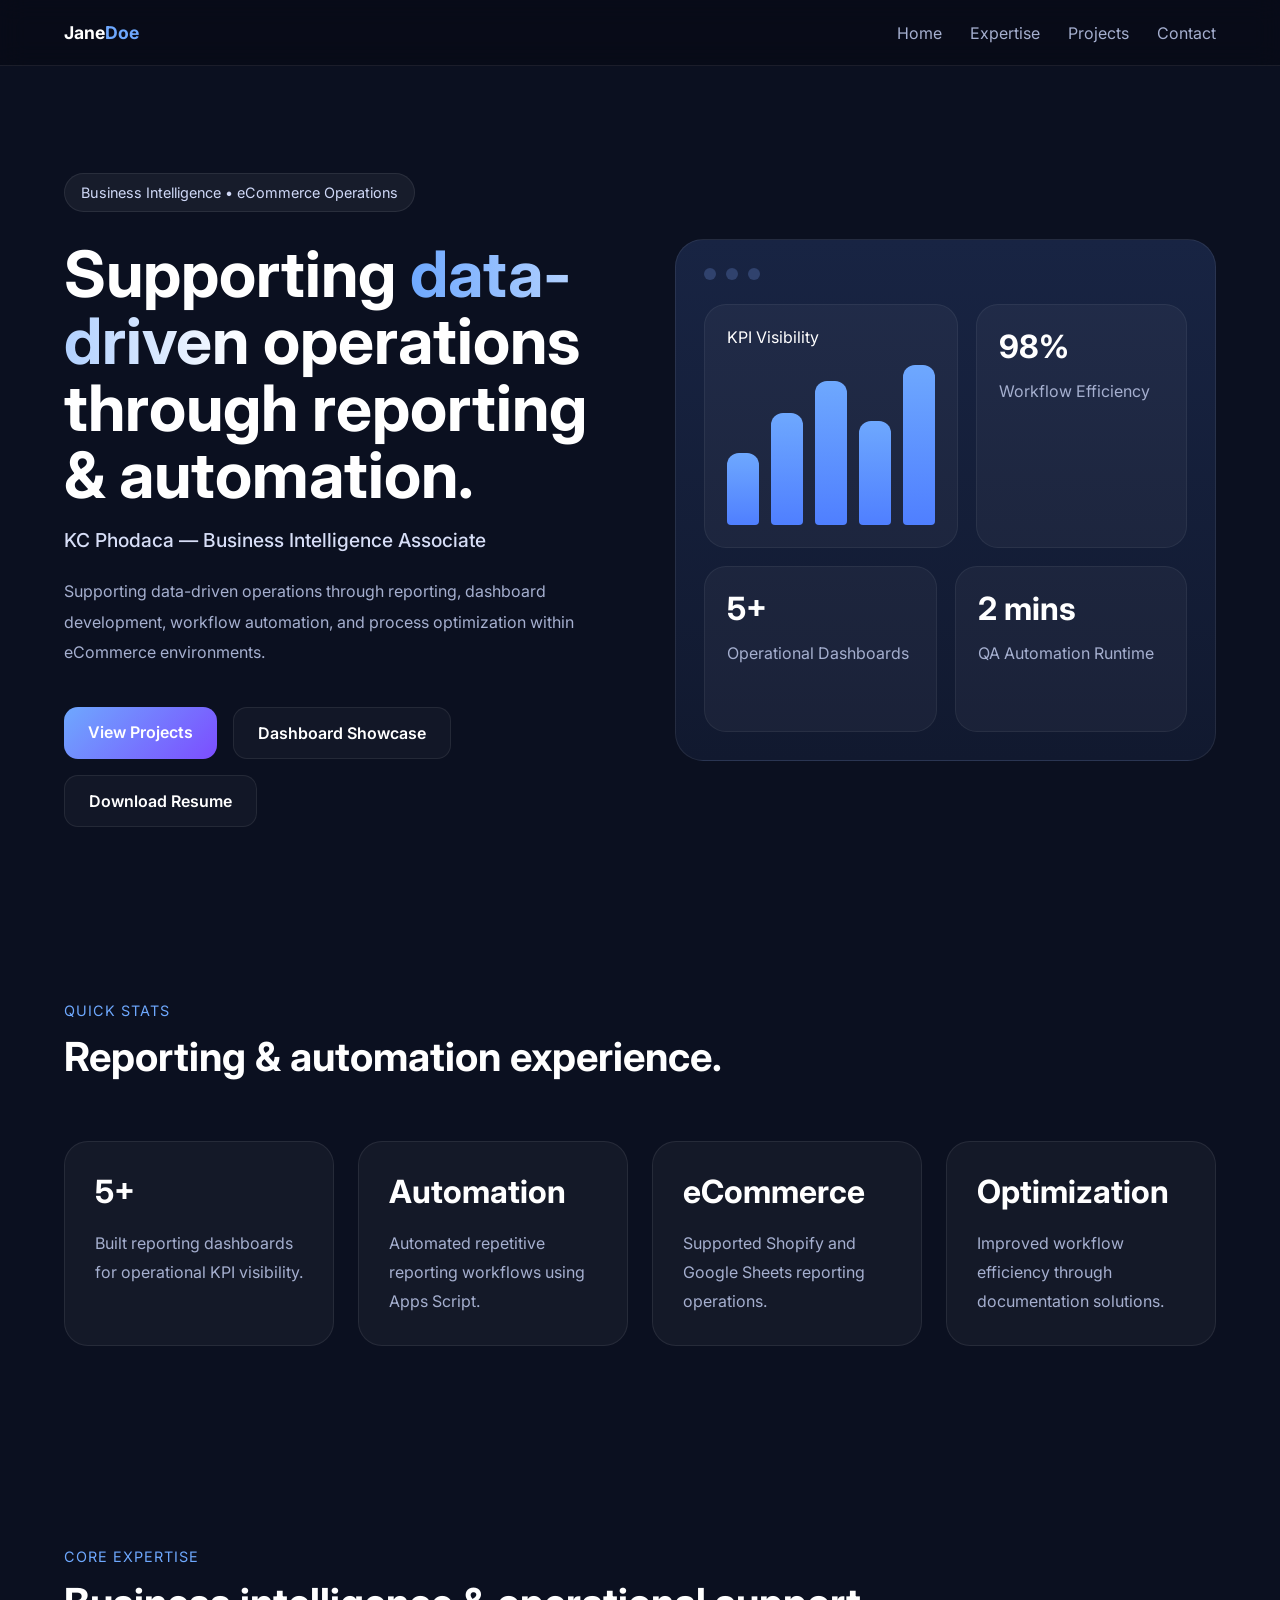
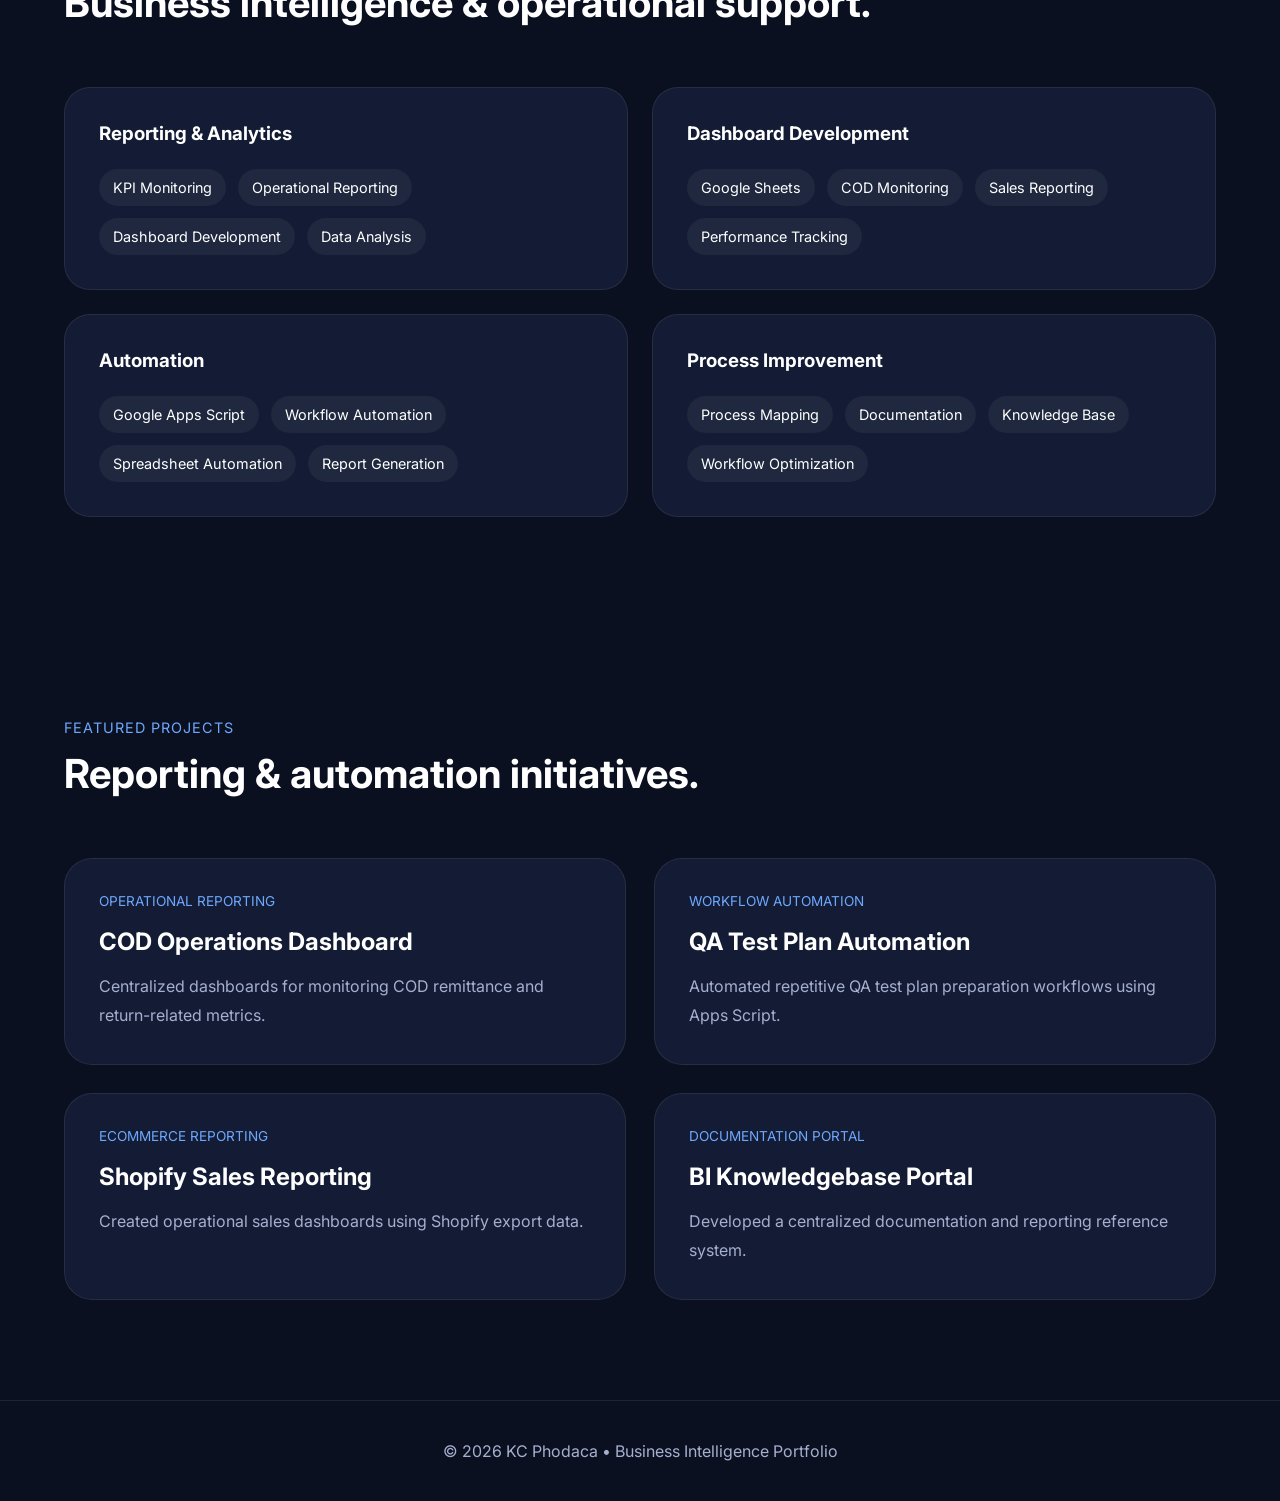
==== index.html @ 5e7c6ece "index.html" ====
<!DOCTYPE html>
<html lang="en">
<head>
  <meta charset="UTF-8" />
  <meta name="viewport" content="width=device-width, initial-scale=1.0"/>
  <title>KC Phodaca | BI Portfolio</title>

  <link rel="preconnect" href="https://fonts.googleapis.com">
  <link rel="preconnect" href="https://fonts.gstatic.com" crossorigin>

  <link href="https://fonts.googleapis.com/css2?family=Inter:wght@300;400;500;600;700;800&display=swap" rel="stylesheet">

  <link rel="stylesheet" href="style.css">
</head>

<body>

  <!-- NAVIGATION -->

  <nav class="navbar">
    <div class="container nav-wrapper">

      <div class="logo">
        Jane<span>Doe</span>
      </div>

      <div class="nav-links">
        <a href="#home">Home</a>
        <a href="#expertise">Expertise</a>
        <a href="#projects">Projects</a>
        <a href="#contact">Contact</a>
      </div>

    </div>
  </nav>

  <!-- HERO -->   

  <section class="hero" id="home">

    <div class="container hero-grid">

      <div class="hero-left">

        <div class="badge">
          Business Intelligence • eCommerce Operations
        </div>

        <h1>
          Supporting <span>data-driven</span> operations through reporting & automation.
        </h1>

        <h2>
          KC Phodaca — Business Intelligence Associate
        </h2>

        <p>
          Supporting data-driven operations through reporting, dashboard development, workflow automation, and process optimization within eCommerce environments.
        </p>

        <div class="hero-buttons">
          <a href="#projects" class="btn btn-primary">
            View Projects
          </a>

          <a href="#" class="btn btn-outline">
            Dashboard Showcase
          </a>

          <a href="#" class="btn btn-outline">
            Download Resume
          </a>
        </div>

      </div>

      <!-- DASHBOARD MOCKUP -->

      <div class="dashboard">

        <div class="dashboard-top">
          <span></span>
          <span></span>
          <span></span>
        </div>

        <div class="dashboard-grid">

          <div class="dashboard-card">

            <div class="card-title">
              KPI Visibility
            </div>

            <div class="chart">

              <div class="bar" style="height:45%;"></div>
              <div class="bar" style="height:70%;"></div>
              <div class="bar" style="height:90%;"></div>
              <div class="bar" style="height:65%;"></div>
              <div class="bar" style="height:100%;"></div>

            </div>

          </div>

          <div class="dashboard-card stat-card-mini">

            <h3>98%</h3>

            <p>
              Workflow Efficiency
            </p>

          </div>

        </div>

        <div class="dashboard-small-grid">

          <div class="dashboard-card">

            <h3>5+</h3>

            <p>
              Operational Dashboards
            </p>

          </div>

          <div class="dashboard-card">

            <h3>2 mins</h3>

            <p>
              QA Automation Runtime
            </p>

          </div>

        </div>

      </div>

    </div>

  </section>

  <!-- QUICK STATS -->

  <section class="section">

    <div class="container">

      <div class="section-heading">

        <span>Quick Stats</span>

        <h2>
          Reporting & automation experience.
        </h2>

      </div>

      <div class="stats-grid">

        <div class="stats-card">
          <h3>5+</h3>

          <p>
            Built reporting dashboards for operational KPI visibility.
          </p>
        </div>

        <div class="stats-card">
          <h3>Automation</h3>

          <p>
            Automated repetitive reporting workflows using Apps Script.
          </p>
        </div>

        <div class="stats-card">
          <h3>eCommerce</h3>

          <p>
            Supported Shopify and Google Sheets reporting operations.
          </p>
        </div>

        <div class="stats-card">
          <h3>Optimization</h3>

          <p>
            Improved workflow efficiency through documentation solutions.
          </p>
        </div>

      </div>

    </div>

  </section>

  <!-- EXPERTISE -->

  <section class="section" id="expertise">

    <div class="container">

      <div class="section-heading">

        <span>Core Expertise</span>

        <h2>
          Business intelligence & operational support.
        </h2>

      </div>

      <div class="expertise-grid">

        <div class="expertise-card">

          <h3>Reporting & Analytics</h3>

          <div class="tags">
            <span>KPI Monitoring</span>
            <span>Operational Reporting</span>
            <span>Dashboard Development</span>
            <span>Data Analysis</span>
          </div>

        </div>

        <div class="expertise-card">

          <h3>Dashboard Development</h3>

          <div class="tags">
            <span>Google Sheets</span>
            <span>COD Monitoring</span>
            <span>Sales Reporting</span>
            <span>Performance Tracking</span>
          </div>

        </div>

        <div class="expertise-card">

          <h3>Automation</h3>

          <div class="tags">
            <span>Google Apps Script</span>
            <span>Workflow Automation</span>
            <span>Spreadsheet Automation</span>
            <span>Report Generation</span>
          </div>

        </div>

        <div class="expertise-card">

          <h3>Process Improvement</h3>

          <div class="tags">
            <span>Process Mapping</span>
            <span>Documentation</span>
            <span>Knowledge Base</span>
            <span>Workflow Optimization</span>
          </div>

        </div>

      </div>

    </div>

  </section>

  <!-- PROJECTS -->

  <section class="section" id="projects">

    <div class="container">

      <div class="section-heading">

        <span>Featured Projects</span>

        <h2>
          Reporting & automation initiatives.
        </h2>

      </div>

      <div class="projects-grid">

        <div class="project-card">

          <div class="project-label">
            Operational Reporting
          </div>

          <h3>
            COD Operations Dashboard
          </h3>

          <p>
            Centralized dashboards for monitoring COD remittance and return-related metrics.
          </p>

        </div>

        <div class="project-card">

          <div class="project-label">
            Workflow Automation
          </div>

          <h3>
            QA Test Plan Automation
          </h3>

          <p>
            Automated repetitive QA test plan preparation workflows using Apps Script.
          </p>

        </div>

        <div class="project-card">

          <div class="project-label">
            eCommerce Reporting
          </div>

          <h3>
            Shopify Sales Reporting
          </h3>

          <p>
            Created operational sales dashboards using Shopify export data.
          </p>

        </div>

        <div class="project-card">

          <div class="project-label">
            Documentation Portal
          </div>

          <h3>
            BI Knowledgebase Portal
          </h3>

          <p>
            Developed a centralized documentation and reporting reference system.
          </p>

        </div>

      </div>

    </div>

  </section>

  <!-- FOOTER -->

  <footer id="contact">

    <div class="container">

      <p>
        © 2026 KC Phodaca • Business Intelligence Portfolio
      </p>

    </div>

  </footer>

  <script src="script.js"></script>

</body>
</html>
---- style.css ----
*{
  margin:0;
  padding:0;
  box-sizing:border-box;
}

html{
  scroll-behavior:smooth;
}

body{
  font-family:'Inter',sans-serif;
  background:#0b1020;
  color:#fff;
  overflow-x:hidden;
}

:root{
  --bg:#0b1020;
  --card:#131c34;
  --line:rgba(255,255,255,0.08);
  --muted:#a5afcf;
  --accent:#6ea8fe;
  --accent2:#7c4dff;
}

.container{
  width:90%;
  max-width:1280px;
  margin:auto;
}

/* NAVBAR */

.navbar{
  position:fixed;
  width:100%;
  top:0;
  z-index:1000;
  backdrop-filter:blur(12px);
  background:rgba(7,10,22,0.72);
  border-bottom:1px solid var(--line);
}

.nav-wrapper{
  display:flex;
  justify-content:space-between;
  align-items:center;
  padding:22px 0;
}

.logo{
  font-size:1.1rem;
  font-weight:700;
}

.logo span{
  color:var(--accent);
}

.nav-links{
  display:flex;
  gap:28px;
}

.nav-links a{
  color:var(--muted);
  text-decoration:none;
  transition:0.3s;
}

.nav-links a:hover{
  color:white;
}

/* HERO */

.hero{
  min-height:100vh;
  display:flex;
  align-items:center;
  padding-top:100px;
}

.hero-grid{
  display:grid;
  grid-template-columns:1fr 1fr;
  gap:70px;
  align-items:center;
}

.badge{
  display:inline-block;
  padding:10px 16px;
  border-radius:999px;
  background:rgba(255,255,255,0.05);
  border:1px solid var(--line);
  color:#cfd8f7;
  margin-bottom:28px;
  font-size:0.9rem;
}

.hero h1{
  font-size:4rem;
  line-height:1.05;
  margin-bottom:20px;
}

.hero h1 span{
  background:linear-gradient(90deg,var(--accent),white);
  -webkit-background-clip:text;
  -webkit-text-fill-color:transparent;
}

.hero h2{
  font-size:1.2rem;
  color:#d7def7;
  margin-bottom:24px;
  font-weight:500;
}

.hero p{
  color:var(--muted);
  line-height:1.9;
  margin-bottom:40px;
  max-width:620px;
}

.hero-buttons{
  display:flex;
  flex-wrap:wrap;
  gap:16px;
}

.btn{
  padding:15px 24px;
  border-radius:14px;
  text-decoration:none;
  font-weight:600;
  transition:0.3s;
}

.btn-primary{
  background:linear-gradient(135deg,var(--accent),var(--accent2));
  color:white;
}

.btn-outline{
  border:1px solid var(--line);
  color:white;
  background:rgba(255,255,255,0.03);
}

.btn:hover{
  transform:translateY(-3px);
}

/* DASHBOARD */

.dashboard{
  background:linear-gradient(180deg,#182443,#11192f);
  border:1px solid var(--line);
  border-radius:28px;
  padding:28px;
}

.dashboard-top{
  display:flex;
  gap:10px;
  margin-bottom:24px;
}

.dashboard-top span{
  width:12px;
  height:12px;
  border-radius:50%;
  background:#30426d;
}

.dashboard-grid{
  display:grid;
  grid-template-columns:1.2fr 1fr;
  gap:18px;
}

.dashboard-card{
  background:rgba(255,255,255,0.04);
  border:1px solid rgba(255,255,255,0.06);
  border-radius:22px;
  padding:22px;
}

.card-title{
  margin-bottom:18px;
}

.chart{
  height:160px;
  display:flex;
  align-items:flex-end;
  gap:12px;
}

.bar{
  flex:1;
  border-radius:12px 12px 4px 4px;
  background:linear-gradient(180deg,var(--accent),#4f7fff);
}

.dashboard-small-grid{
  display:grid;
  grid-template-columns:1fr 1fr;
  gap:18px;
  margin-top:18px;
}

.dashboard-card h3{
  font-size:2rem;
  margin-bottom:10px;
}

.dashboard-card p{
  color:var(--muted);
}

/* SECTION */

.section{
  padding:100px 0;
}

.section-heading{
  margin-bottom:60px;
}

.section-heading span{
  color:var(--accent);
  text-transform:uppercase;
  letter-spacing:1px;
  font-size:0.9rem;
}

.section-heading h2{
  margin-top:12px;
  font-size:2.5rem;
}

/* STATS */

.stats-grid{
  display:grid;
  grid-template-columns:repeat(4,1fr);
  gap:24px;
}

.stats-card{
  background:rgba(255,255,255,0.04);
  border:1px solid var(--line);
  border-radius:24px;
  padding:30px;
}

.stats-card h3{
  font-size:2rem;
  margin-bottom:18px;
}

.stats-card p{
  color:var(--muted);
  line-height:1.8;
}

/* EXPERTISE */

.expertise-grid{
  display:grid;
  grid-template-columns:repeat(2,1fr);
  gap:24px;
}

.expertise-card{
  background:var(--card);
  border:1px solid var(--line);
  border-radius:26px;
  padding:34px;
}

.expertise-card h3{
  margin-bottom:24px;
}

.tags{
  display:flex;
  flex-wrap:wrap;
  gap:12px;
}

.tags span{
  padding:10px 14px;
  background:rgba(255,255,255,0.05);
  border-radius:999px;
  font-size:0.9rem;
}

/* PROJECTS */

.projects-grid{
  display:grid;
  grid-template-columns:repeat(2,1fr);
  gap:28px;
}

.project-card{
  background:var(--card);
  border:1px solid var(--line);
  border-radius:28px;
  padding:34px;
}

.project-label{
  color:var(--accent);
  text-transform:uppercase;
  font-size:0.85rem;
  margin-bottom:18px;
}

.project-card h3{
  margin-bottom:16px;
  font-size:1.5rem;
}

.project-card p{
  color:var(--muted);
  line-height:1.8;
}

/* FOOTER */

footer{
  border-top:1px solid var(--line);
  padding:40px 0;
  text-align:center;
  color:var(--muted);
}

/* RESPONSIVE */

@media(max-width:1100px){

.hero-grid,
.stats-grid,
.expertise-grid,
.projects-grid{
  grid-template-columns:1fr;
}

.hero h1{
  font-size:3rem;
}

}

@media(max-width:768px){

.nav-links{
  display:none;
}

.hero h1{
  font-size:2.3rem;
}

.section-heading h2{
  font-size:2rem;
}

}
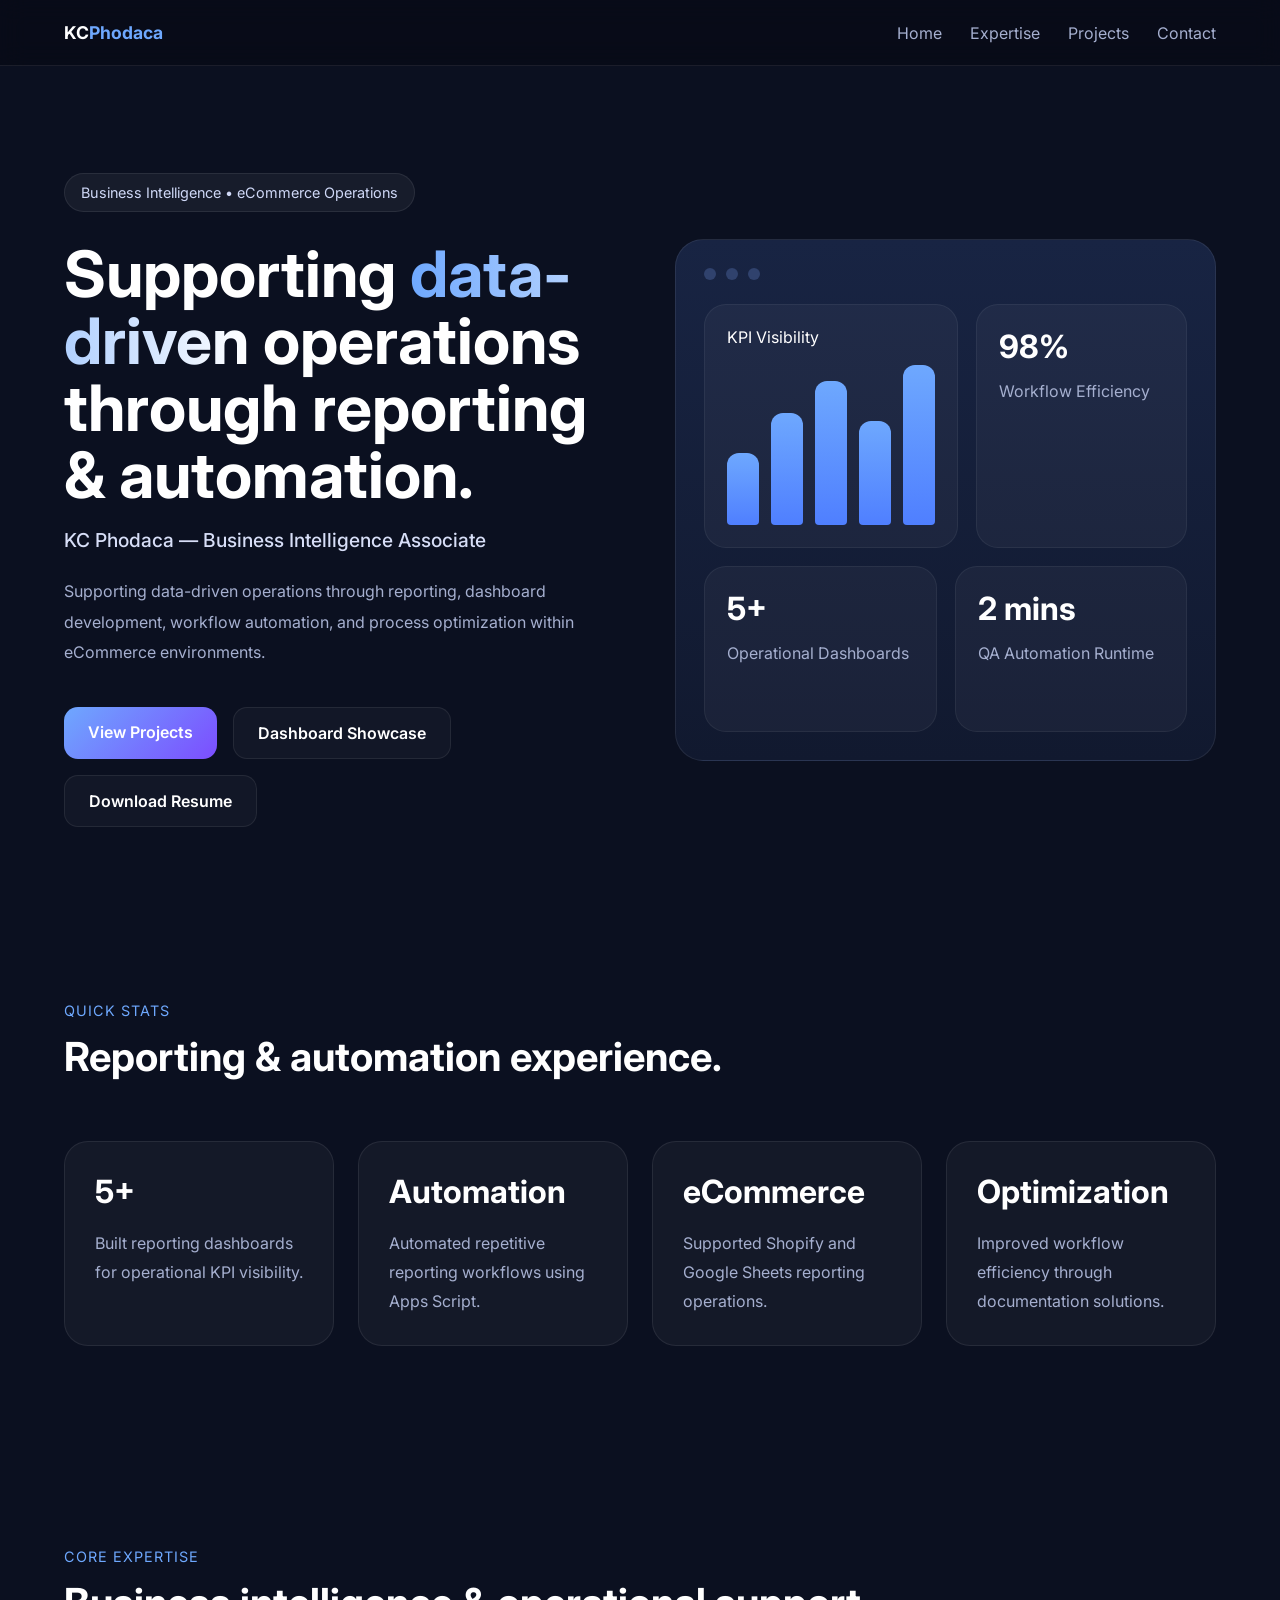
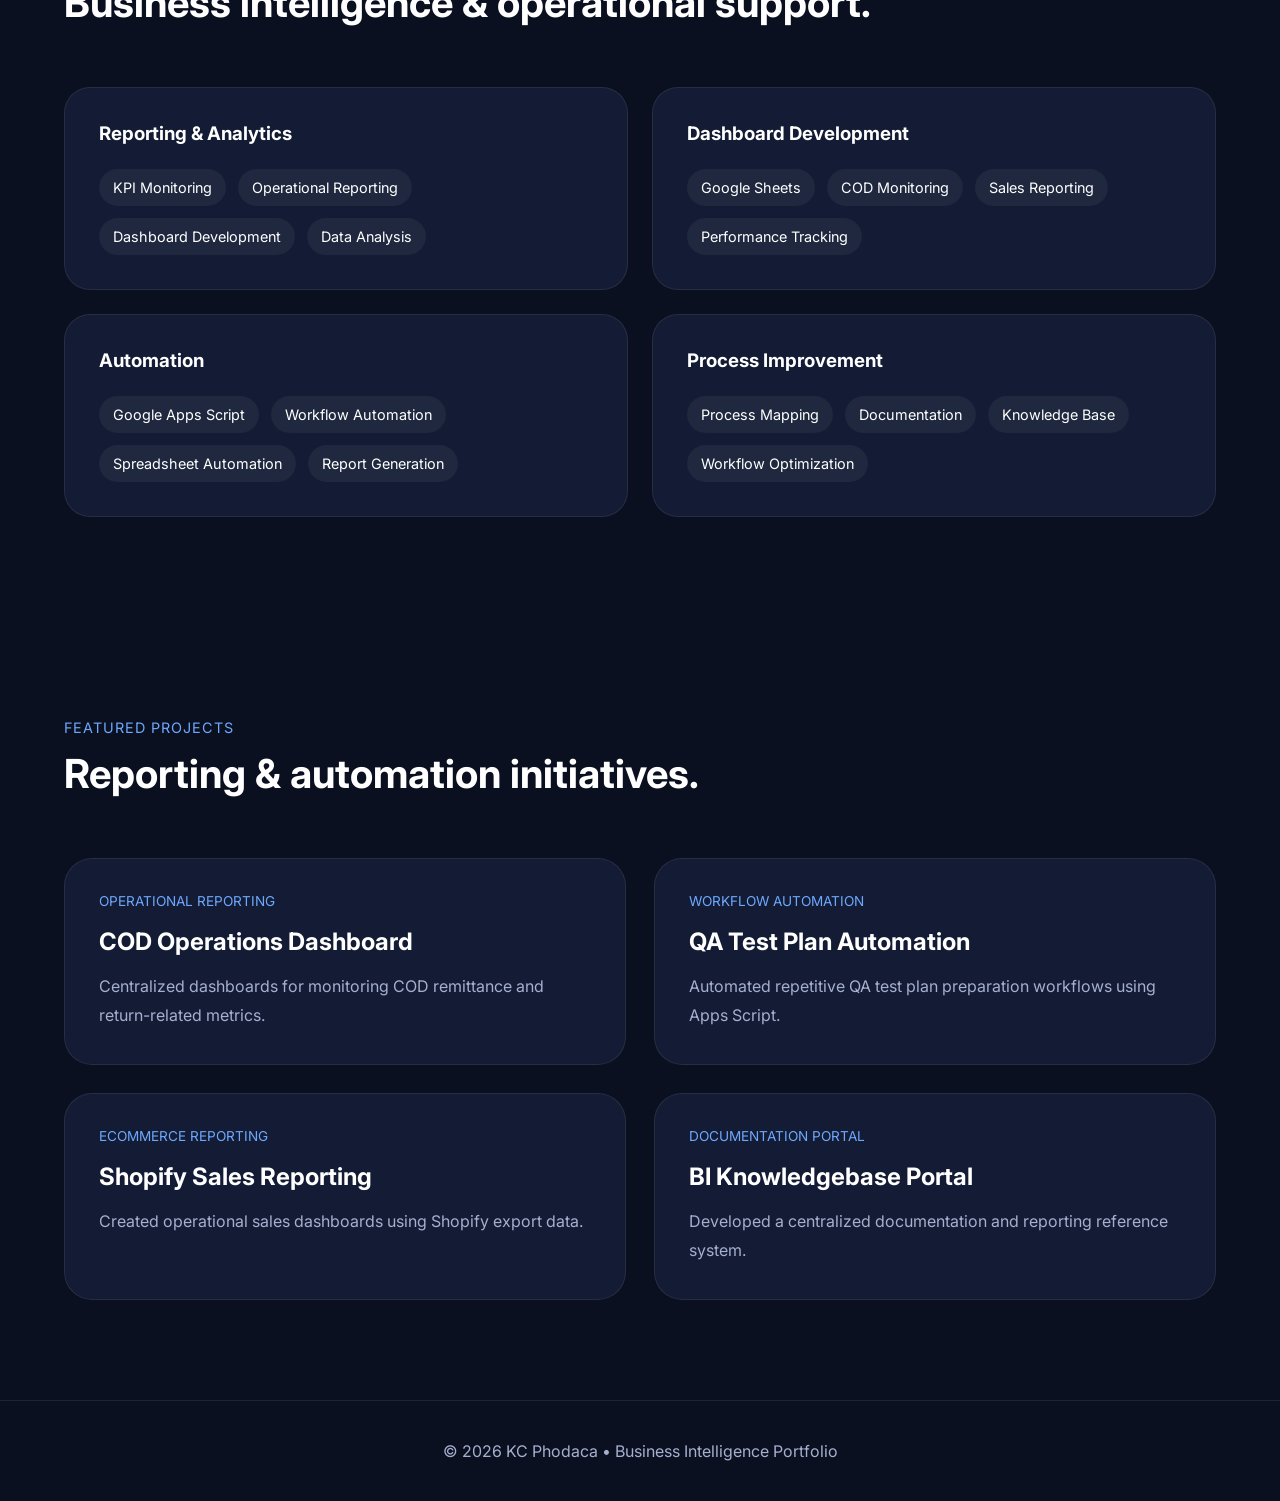
==== commit bc1268a2: "index.html" ====
--- a/index.html
+++ b/index.html
@@ -21,7 +21,7 @@
     <div class="container nav-wrapper">
 
       <div class="logo">
-        Jane<span>Doe</span>
+        KC<span>Phodaca</span>
       </div>
 
       <div class="nav-links">
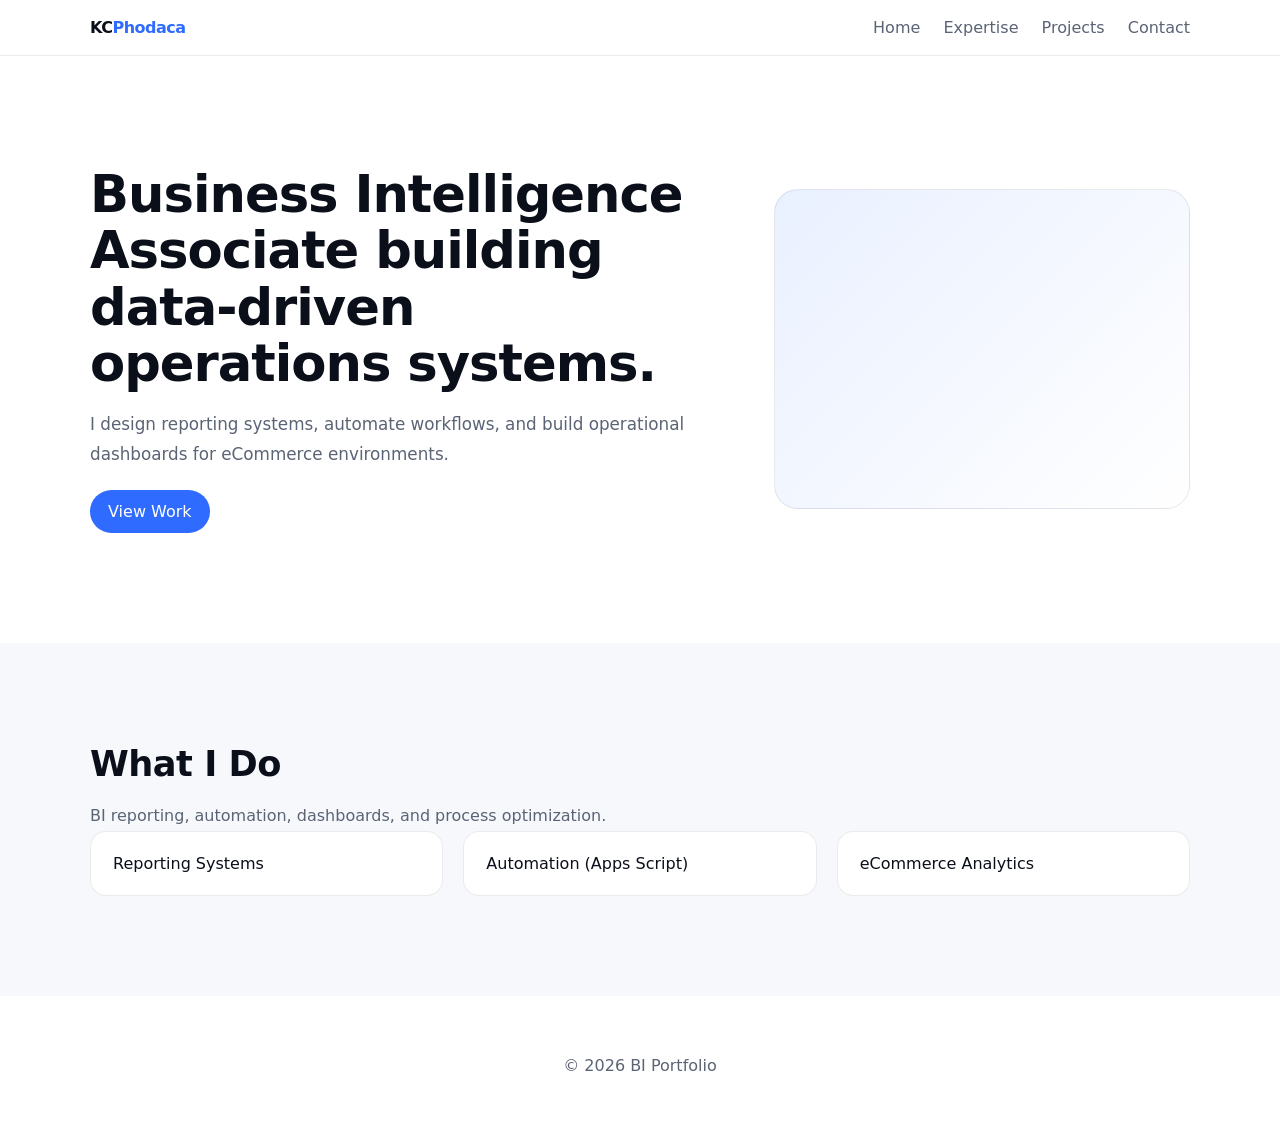
==== commit 5f68b410: "index.html design2" ====
--- a/index.html
+++ b/index.html
@@ -1,386 +1,55 @@
 <!DOCTYPE html>
-<html lang="en">
+<html>
 <head>
-  <meta charset="UTF-8" />
-  <meta name="viewport" content="width=device-width, initial-scale=1.0"/>
-  <title>KC Phodaca | BI Portfolio</title>
-
-  <link rel="preconnect" href="https://fonts.googleapis.com">
-  <link rel="preconnect" href="https://fonts.gstatic.com" crossorigin>
-
-  <link href="https://fonts.googleapis.com/css2?family=Inter:wght@300;400;500;600;700;800&display=swap" rel="stylesheet">
-
+  <title>BI Portfolio</title>
   <link rel="stylesheet" href="style.css">
 </head>
-
 <body>
 
-  <!-- NAVIGATION -->
+<nav class="navbar">
+  <div class="container nav-wrapper">
+    <div class="logo">KC<span>Phodaca</span></div>
 
-  <nav class="navbar">
-    <div class="container nav-wrapper">
+    <div class="nav-links">
+      <a href="index.html">Home</a>
+      <a href="expertise.html">Expertise</a>
+      <a href="projects.html">Projects</a>
+      <a href="contact.html">Contact</a>
+    </div>
+  </div>
+</nav>
 
-      <div class="logo">
-        KC<span>Phodaca</span>
-      </div>
+<section class="container hero">
 
-      <div class="nav-links">
-        <a href="#home">Home</a>
-        <a href="#expertise">Expertise</a>
-        <a href="#projects">Projects</a>
-        <a href="#contact">Contact</a>
-      </div>
+  <div>
+    <h1>Business Intelligence Associate building data-driven operations systems.</h1>
 
+    <p>
+      I design reporting systems, automate workflows, and build operational dashboards for eCommerce environments.
+    </p>
+
+    <a class="btn" href="projects.html">View Work</a>
+  </div>
+
+  <div class="visual"></div>
+
+</section>
+
+<!-- SECTION 2 -->
+<section class="soft">
+  <div class="container">
+    <h2>What I Do</h2>
+    <p>BI reporting, automation, dashboards, and process optimization.</p>
+
+    <div class="grid">
+      <div class="card">Reporting Systems</div>
+      <div class="card">Automation (Apps Script)</div>
+      <div class="card">eCommerce Analytics</div>
     </div>
-  </nav>
+  </div>
+</section>
 
-  <!-- HERO -->   
-
-  <section class="hero" id="home">
-
-    <div class="container hero-grid">
-
-      <div class="hero-left">
-
-        <div class="badge">
-          Business Intelligence • eCommerce Operations
-        </div>
-
-        <h1>
-          Supporting <span>data-driven</span> operations through reporting & automation.
-        </h1>
-
-        <h2>
-          KC Phodaca — Business Intelligence Associate
-        </h2>
-
-        <p>
-          Supporting data-driven operations through reporting, dashboard development, workflow automation, and process optimization within eCommerce environments.
-        </p>
-
-        <div class="hero-buttons">
-          <a href="#projects" class="btn btn-primary">
-            View Projects
-          </a>
-
-          <a href="#" class="btn btn-outline">
-            Dashboard Showcase
-          </a>
-
-          <a href="#" class="btn btn-outline">
-            Download Resume
-          </a>
-        </div>
-
-      </div>
-
-      <!-- DASHBOARD MOCKUP -->
-
-      <div class="dashboard">
-
-        <div class="dashboard-top">
-          <span></span>
-          <span></span>
-          <span></span>
-        </div>
-
-        <div class="dashboard-grid">
-
-          <div class="dashboard-card">
-
-            <div class="card-title">
-              KPI Visibility
-            </div>
-
-            <div class="chart">
-
-              <div class="bar" style="height:45%;"></div>
-              <div class="bar" style="height:70%;"></div>
-              <div class="bar" style="height:90%;"></div>
-              <div class="bar" style="height:65%;"></div>
-              <div class="bar" style="height:100%;"></div>
-
-            </div>
-
-          </div>
-
-          <div class="dashboard-card stat-card-mini">
-
-            <h3>98%</h3>
-
-            <p>
-              Workflow Efficiency
-            </p>
-
-          </div>
-
-        </div>
-
-        <div class="dashboard-small-grid">
-
-          <div class="dashboard-card">
-
-            <h3>5+</h3>
-
-            <p>
-              Operational Dashboards
-            </p>
-
-          </div>
-
-          <div class="dashboard-card">
-
-            <h3>2 mins</h3>
-
-            <p>
-              QA Automation Runtime
-            </p>
-
-          </div>
-
-        </div>
-
-      </div>
-
-    </div>
-
-  </section>
-
-  <!-- QUICK STATS -->
-
-  <section class="section">
-
-    <div class="container">
-
-      <div class="section-heading">
-
-        <span>Quick Stats</span>
-
-        <h2>
-          Reporting & automation experience.
-        </h2>
-
-      </div>
-
-      <div class="stats-grid">
-
-        <div class="stats-card">
-          <h3>5+</h3>
-
-          <p>
-            Built reporting dashboards for operational KPI visibility.
-          </p>
-        </div>
-
-        <div class="stats-card">
-          <h3>Automation</h3>
-
-          <p>
-            Automated repetitive reporting workflows using Apps Script.
-          </p>
-        </div>
-
-        <div class="stats-card">
-          <h3>eCommerce</h3>
-
-          <p>
-            Supported Shopify and Google Sheets reporting operations.
-          </p>
-        </div>
-
-        <div class="stats-card">
-          <h3>Optimization</h3>
-
-          <p>
-            Improved workflow efficiency through documentation solutions.
-          </p>
-        </div>
-
-      </div>
-
-    </div>
-
-  </section>
-
-  <!-- EXPERTISE -->
-
-  <section class="section" id="expertise">
-
-    <div class="container">
-
-      <div class="section-heading">
-
-        <span>Core Expertise</span>
-
-        <h2>
-          Business intelligence & operational support.
-        </h2>
-
-      </div>
-
-      <div class="expertise-grid">
-
-        <div class="expertise-card">
-
-          <h3>Reporting & Analytics</h3>
-
-          <div class="tags">
-            <span>KPI Monitoring</span>
-            <span>Operational Reporting</span>
-            <span>Dashboard Development</span>
-            <span>Data Analysis</span>
-          </div>
-
-        </div>
-
-        <div class="expertise-card">
-
-          <h3>Dashboard Development</h3>
-
-          <div class="tags">
-            <span>Google Sheets</span>
-            <span>COD Monitoring</span>
-            <span>Sales Reporting</span>
-            <span>Performance Tracking</span>
-          </div>
-
-        </div>
-
-        <div class="expertise-card">
-
-          <h3>Automation</h3>
-
-          <div class="tags">
-            <span>Google Apps Script</span>
-            <span>Workflow Automation</span>
-            <span>Spreadsheet Automation</span>
-            <span>Report Generation</span>
-          </div>
-
-        </div>
-
-        <div class="expertise-card">
-
-          <h3>Process Improvement</h3>
-
-          <div class="tags">
-            <span>Process Mapping</span>
-            <span>Documentation</span>
-            <span>Knowledge Base</span>
-            <span>Workflow Optimization</span>
-          </div>
-
-        </div>
-
-      </div>
-
-    </div>
-
-  </section>
-
-  <!-- PROJECTS -->
-
-  <section class="section" id="projects">
-
-    <div class="container">
-
-      <div class="section-heading">
-
-        <span>Featured Projects</span>
-
-        <h2>
-          Reporting & automation initiatives.
-        </h2>
-
-      </div>
-
-      <div class="projects-grid">
-
-        <div class="project-card">
-
-          <div class="project-label">
-            Operational Reporting
-          </div>
-
-          <h3>
-            COD Operations Dashboard
-          </h3>
-
-          <p>
-            Centralized dashboards for monitoring COD remittance and return-related metrics.
-          </p>
-
-        </div>
-
-        <div class="project-card">
-
-          <div class="project-label">
-            Workflow Automation
-          </div>
-
-          <h3>
-            QA Test Plan Automation
-          </h3>
-
-          <p>
-            Automated repetitive QA test plan preparation workflows using Apps Script.
-          </p>
-
-        </div>
-
-        <div class="project-card">
-
-          <div class="project-label">
-            eCommerce Reporting
-          </div>
-
-          <h3>
-            Shopify Sales Reporting
-          </h3>
-
-          <p>
-            Created operational sales dashboards using Shopify export data.
-          </p>
-
-        </div>
-
-        <div class="project-card">
-
-          <div class="project-label">
-            Documentation Portal
-          </div>
-
-          <h3>
-            BI Knowledgebase Portal
-          </h3>
-
-          <p>
-            Developed a centralized documentation and reporting reference system.
-          </p>
-
-        </div>
-
-      </div>
-
-    </div>
-
-  </section>
-
-  <!-- FOOTER -->
-
-  <footer id="contact">
-
-    <div class="container">
-
-      <p>
-        © 2026 KC Phodaca • Business Intelligence Portfolio
-      </p>
-
-    </div>
-
-  </footer>
-
-  <script src="script.js"></script>
+<footer>© 2026 BI Portfolio</footer>
 
 </body>
 </html>
--- a/style.css
+++ b/style.css
@@ -1,377 +1,179 @@
+:root{
+  --bg:#ffffff;
+  --text:#0b0f1a;
+  --muted:#5b6475;
+  --line:rgba(0,0,0,0.08);
+
+  --blue:#2f6bff;
+  --soft:#f6f8fc;
+  --soft2:#eef3ff;
+}
+
 *{
   margin:0;
   padding:0;
   box-sizing:border-box;
-}
-
-html{
-  scroll-behavior:smooth;
+  font-family: Inter, system-ui;
 }
 
 body{
-  font-family:'Inter',sans-serif;
-  background:#0b1020;
-  color:#fff;
-  overflow-x:hidden;
+  background:var(--bg);
+  color:var(--text);
 }
 
-:root{
-  --bg:#0b1020;
-  --card:#131c34;
-  --line:rgba(255,255,255,0.08);
-  --muted:#a5afcf;
-  --accent:#6ea8fe;
-  --accent2:#7c4dff;
-}
-
+/* LAYOUT */
 .container{
-  width:90%;
-  max-width:1280px;
+  width:88%;
+  max-width:1100px;
   margin:auto;
 }
 
-/* NAVBAR */
-
+/* NAV */
 .navbar{
-  position:fixed;
-  width:100%;
+  position:sticky;
   top:0;
+  background:rgba(255,255,255,0.8);
+  backdrop-filter:blur(12px);
+  border-bottom:1px solid var(--line);
   z-index:1000;
-  backdrop-filter:blur(12px);
-  background:rgba(7,10,22,0.72);
-  border-bottom:1px solid var(--line);
 }
 
 .nav-wrapper{
   display:flex;
   justify-content:space-between;
-  align-items:center;
-  padding:22px 0;
+  padding:18px 0;
 }
 
 .logo{
-  font-size:1.1rem;
   font-weight:700;
+  letter-spacing:-0.5px;
 }
 
 .logo span{
-  color:var(--accent);
-}
-
-.nav-links{
-  display:flex;
-  gap:28px;
+  color:var(--blue);
 }
 
 .nav-links a{
+  margin-left:18px;
+  text-decoration:none;
   color:var(--muted);
-  text-decoration:none;
-  transition:0.3s;
+  font-weight:500;
 }
 
-.nav-links a:hover{
-  color:white;
+.nav-links a:hover,
+.nav-links a.active{
+  color:var(--text);
 }
 
-/* HERO */
-
+/* HERO (editorial layout) */
 .hero{
-  min-height:100vh;
-  display:flex;
-  align-items:center;
-  padding-top:100px;
-}
-
-.hero-grid{
+  padding:110px 0;
   display:grid;
-  grid-template-columns:1fr 1fr;
-  gap:70px;
+  grid-template-columns:1.2fr 0.8fr;
+  gap:60px;
   align-items:center;
 }
 
-.badge{
-  display:inline-block;
-  padding:10px 16px;
-  border-radius:999px;
-  background:rgba(255,255,255,0.05);
-  border:1px solid var(--line);
-  color:#cfd8f7;
-  margin-bottom:28px;
-  font-size:0.9rem;
-}
-
 .hero h1{
-  font-size:4rem;
-  line-height:1.05;
-  margin-bottom:20px;
-}
-
-.hero h1 span{
-  background:linear-gradient(90deg,var(--accent),white);
-  -webkit-background-clip:text;
-  -webkit-text-fill-color:transparent;
-}
-
-.hero h2{
-  font-size:1.2rem;
-  color:#d7def7;
-  margin-bottom:24px;
-  font-weight:500;
+  font-size:3.2rem;
+  letter-spacing:-1px;
+  line-height:1.1;
 }
 
 .hero p{
+  margin-top:18px;
   color:var(--muted);
-  line-height:1.9;
-  margin-bottom:40px;
-  max-width:620px;
+  line-height:1.8;
+  font-size:1.05rem;
 }
 
-.hero-buttons{
-  display:flex;
-  flex-wrap:wrap;
-  gap:16px;
+/* FLOATING VISUAL BLOCK */
+.visual{
+  height:320px;
+  border-radius:24px;
+  background:linear-gradient(135deg,#e9f0ff,#ffffff);
+  border:1px solid var(--line);
 }
 
-.btn{
-  padding:15px 24px;
-  border-radius:14px;
-  text-decoration:none;
-  font-weight:600;
-  transition:0.3s;
+/* SECTION BASE */
+section{
+  padding:100px 0;
 }
 
-.btn-primary{
-  background:linear-gradient(135deg,var(--accent),var(--accent2));
-  color:white;
+/* ALTERNATING BACKGROUNDS */
+.soft{
+  background:var(--soft);
 }
 
-.btn-outline{
-  border:1px solid var(--line);
-  color:white;
-  background:rgba(255,255,255,0.03);
+.soft2{
+  background:var(--soft2);
 }
 
-.btn:hover{
-  transform:translateY(-3px);
-}
-
-/* DASHBOARD */
-
-.dashboard{
-  background:linear-gradient(180deg,#182443,#11192f);
-  border:1px solid var(--line);
-  border-radius:28px;
-  padding:28px;
-}
-
-.dashboard-top{
-  display:flex;
-  gap:10px;
-  margin-bottom:24px;
-}
-
-.dashboard-top span{
-  width:12px;
-  height:12px;
-  border-radius:50%;
-  background:#30426d;
-}
-
-.dashboard-grid{
-  display:grid;
-  grid-template-columns:1.2fr 1fr;
-  gap:18px;
-}
-
-.dashboard-card{
-  background:rgba(255,255,255,0.04);
-  border:1px solid rgba(255,255,255,0.06);
-  border-radius:22px;
-  padding:22px;
-}
-
-.card-title{
+/* TYPOGRAPHY */
+h2{
+  font-size:2.2rem;
+  letter-spacing:-0.5px;
   margin-bottom:18px;
 }
 
-.chart{
-  height:160px;
-  display:flex;
-  align-items:flex-end;
-  gap:12px;
-}
-
-.bar{
-  flex:1;
-  border-radius:12px 12px 4px 4px;
-  background:linear-gradient(180deg,var(--accent),#4f7fff);
-}
-
-.dashboard-small-grid{
-  display:grid;
-  grid-template-columns:1fr 1fr;
-  gap:18px;
-  margin-top:18px;
-}
-
-.dashboard-card h3{
-  font-size:2rem;
-  margin-bottom:10px;
-}
-
-.dashboard-card p{
-  color:var(--muted);
-}
-
-/* SECTION */
-
-.section{
-  padding:100px 0;
-}
-
-.section-heading{
-  margin-bottom:60px;
-}
-
-.section-heading span{
-  color:var(--accent);
-  text-transform:uppercase;
-  letter-spacing:1px;
-  font-size:0.9rem;
-}
-
-.section-heading h2{
-  margin-top:12px;
-  font-size:2.5rem;
-}
-
-/* STATS */
-
-.stats-grid{
-  display:grid;
-  grid-template-columns:repeat(4,1fr);
-  gap:24px;
-}
-
-.stats-card{
-  background:rgba(255,255,255,0.04);
-  border:1px solid var(--line);
-  border-radius:24px;
-  padding:30px;
-}
-
-.stats-card h3{
-  font-size:2rem;
-  margin-bottom:18px;
-}
-
-.stats-card p{
+p{
   color:var(--muted);
   line-height:1.8;
 }
 
-/* EXPERTISE */
-
-.expertise-grid{
+/* GRID */
+.grid{
   display:grid;
-  grid-template-columns:repeat(2,1fr);
-  gap:24px;
+  grid-template-columns:repeat(3,1fr);
+  gap:20px;
 }
 
-.expertise-card{
-  background:var(--card);
+/* CARD (minimal, not heavy) */
+.card{
+  padding:22px;
   border:1px solid var(--line);
-  border-radius:26px;
-  padding:34px;
+  border-radius:16px;
+  background:#fff;
 }
 
-.expertise-card h3{
-  margin-bottom:24px;
+.card:hover{
+  transform:translateY(-4px);
+  transition:0.3s;
 }
 
-.tags{
+/* PROJECT LIST STYLE (editorial) */
+.project{
   display:flex;
-  flex-wrap:wrap;
-  gap:12px;
+  justify-content:space-between;
+  padding:22px 0;
+  border-bottom:1px solid var(--line);
 }
 
-.tags span{
-  padding:10px 14px;
-  background:rgba(255,255,255,0.05);
+/* BUTTON */
+.btn{
+  display:inline-block;
+  padding:12px 18px;
   border-radius:999px;
-  font-size:0.9rem;
-}
-
-/* PROJECTS */
-
-.projects-grid{
-  display:grid;
-  grid-template-columns:repeat(2,1fr);
-  gap:28px;
-}
-
-.project-card{
-  background:var(--card);
-  border:1px solid var(--line);
-  border-radius:28px;
-  padding:34px;
-}
-
-.project-label{
-  color:var(--accent);
-  text-transform:uppercase;
-  font-size:0.85rem;
-  margin-bottom:18px;
-}
-
-.project-card h3{
-  margin-bottom:16px;
-  font-size:1.5rem;
-}
-
-.project-card p{
-  color:var(--muted);
-  line-height:1.8;
+  background:var(--blue);
+  color:white;
+  text-decoration:none;
+  margin-top:20px;
 }
 
 /* FOOTER */
-
 footer{
-  border-top:1px solid var(--line);
-  padding:40px 0;
+  padding:60px 0;
   text-align:center;
   color:var(--muted);
 }
 
-/* RESPONSIVE */
+/* MOBILE */
+@media(max-width:900px){
+  .hero{
+    grid-template-columns:1fr;
+  }
 
-@media(max-width:1100px){
-
-.hero-grid,
-.stats-grid,
-.expertise-grid,
-.projects-grid{
-  grid-template-columns:1fr;
+  .grid{
+    grid-template-columns:1fr;
+  }
 }
-
-.hero h1{
-  font-size:3rem;
-}
-
-}
-
-@media(max-width:768px){
-
-.nav-links{
-  display:none;
-}
-
-.hero h1{
-  font-size:2.3rem;
-}
-
-.section-heading h2{
-  font-size:2rem;
-}
-
-}
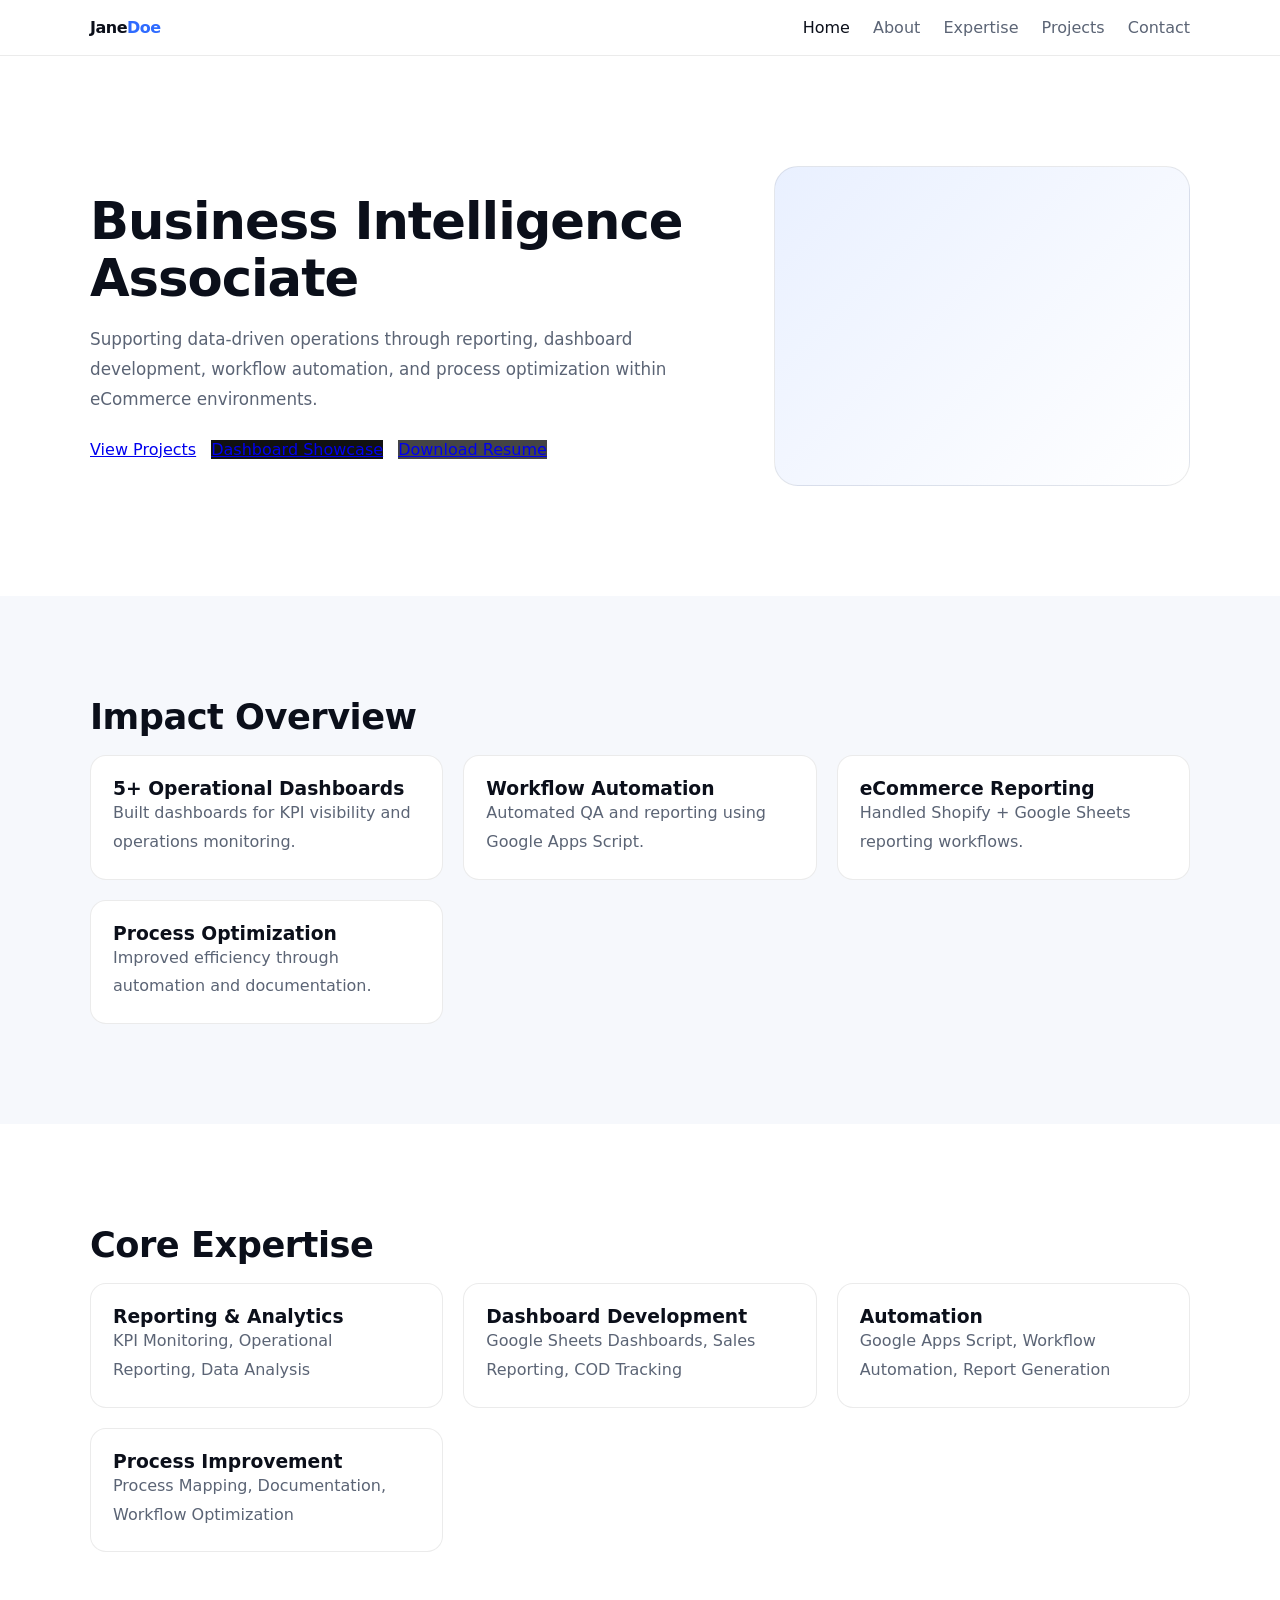
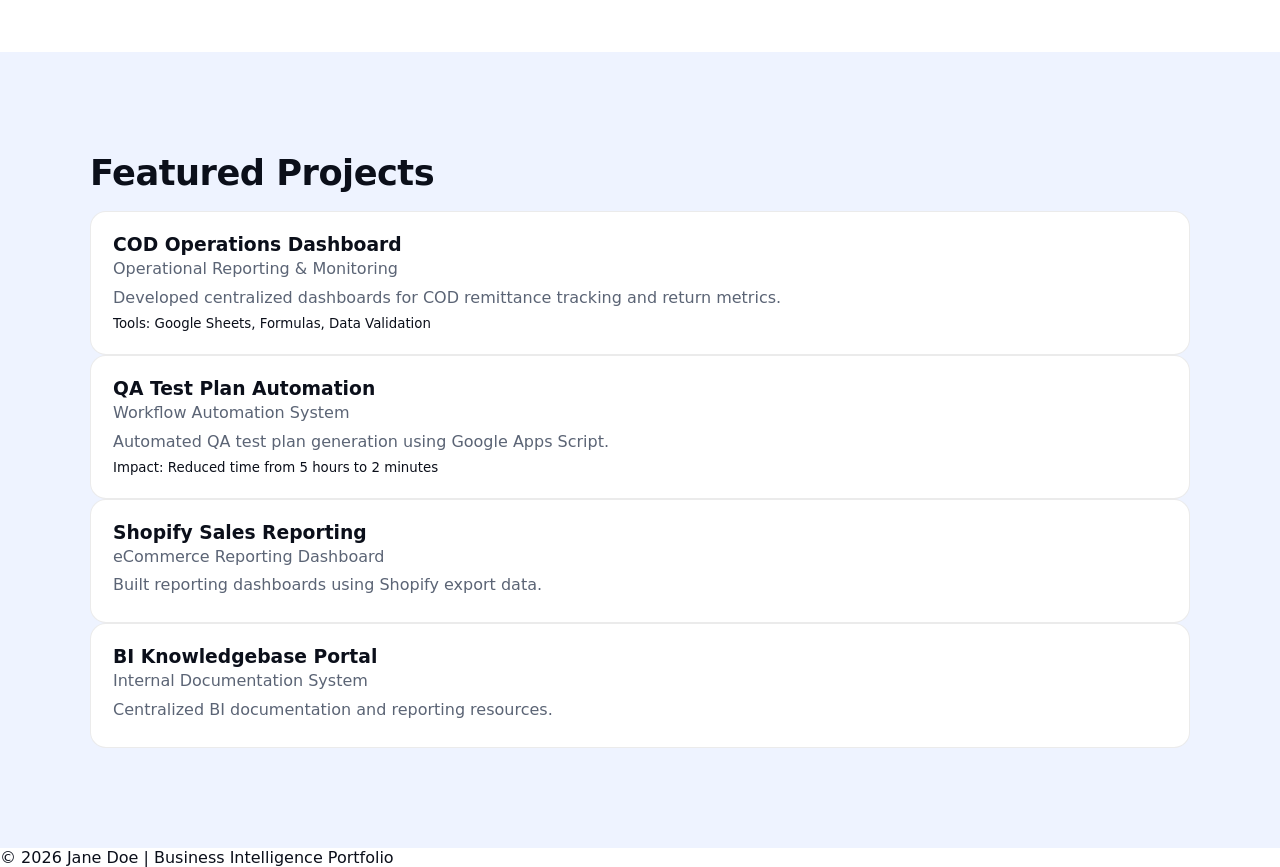
==== commit b7700d67: "Update index.html" ====
--- a/index.html
+++ b/index.html
@@ -1,55 +1,167 @@
 <!DOCTYPE html>
-<html>
+<html lang="en">
 <head>
-  <title>BI Portfolio</title>
-  <link rel="stylesheet" href="style.css">
+<meta charset="UTF-8">
+<meta name="viewport" content="width=device-width, initial-scale=1.0">
+<title>Jane Doe | BI Portfolio</title>
+
+<link rel="stylesheet" href="style.css">
 </head>
+
 <body>
 
+<!-- NAV -->
 <nav class="navbar">
   <div class="container nav-wrapper">
-    <div class="logo">KC<span>Phodaca</span></div>
+
+    <div class="logo">Jane<span>Doe</span></div>
 
     <div class="nav-links">
-      <a href="index.html">Home</a>
+      <a href="index.html" class="active">Home</a>
+      <a href="about.html">About</a>
       <a href="expertise.html">Expertise</a>
       <a href="projects.html">Projects</a>
       <a href="contact.html">Contact</a>
     </div>
+
   </div>
 </nav>
 
+<!-- HERO -->
 <section class="container hero">
 
   <div>
-    <h1>Business Intelligence Associate building data-driven operations systems.</h1>
+    <h1>Business Intelligence Associate</h1>
 
     <p>
-      I design reporting systems, automate workflows, and build operational dashboards for eCommerce environments.
+      Supporting data-driven operations through reporting, dashboard development,
+      workflow automation, and process optimization within eCommerce environments.
     </p>
 
-    <a class="btn" href="projects.html">View Work</a>
+    <div style="margin-top:25px;">
+      <a class="btn" href="projects.html">View Projects</a>
+      <a class="btn" href="projects.html" style="background:#111; margin-left:10px;">Dashboard Showcase</a>
+      <a class="btn" href="#" style="background:#444; margin-left:10px;">Download Resume</a>
+    </div>
   </div>
 
   <div class="visual"></div>
 
 </section>
 
-<!-- SECTION 2 -->
+<!-- QUICK STATS -->
 <section class="soft">
   <div class="container">
-    <h2>What I Do</h2>
-    <p>BI reporting, automation, dashboards, and process optimization.</p>
+
+    <h2>Impact Overview</h2>
 
     <div class="grid">
-      <div class="card">Reporting Systems</div>
-      <div class="card">Automation (Apps Script)</div>
-      <div class="card">eCommerce Analytics</div>
+
+      <div class="card">
+        <h3>5+ Operational Dashboards</h3>
+        <p>Built dashboards for KPI visibility and operations monitoring.</p>
+      </div>
+
+      <div class="card">
+        <h3>Workflow Automation</h3>
+        <p>Automated QA and reporting using Google Apps Script.</p>
+      </div>
+
+      <div class="card">
+        <h3>eCommerce Reporting</h3>
+        <p>Handled Shopify + Google Sheets reporting workflows.</p>
+      </div>
+
+      <div class="card">
+        <h3>Process Optimization</h3>
+        <p>Improved efficiency through automation and documentation.</p>
+      </div>
+
     </div>
+
   </div>
 </section>
 
-<footer>© 2026 BI Portfolio</footer>
+<!-- CORE EXPERTISE -->
+<section class="container">
+
+  <h2>Core Expertise</h2>
+
+  <div class="grid">
+
+    <div class="card">
+      <h3>Reporting & Analytics</h3>
+      <p>KPI Monitoring, Operational Reporting, Data Analysis</p>
+    </div>
+
+    <div class="card">
+      <h3>Dashboard Development</h3>
+      <p>Google Sheets Dashboards, Sales Reporting, COD Tracking</p>
+    </div>
+
+    <div class="card">
+      <h3>Automation</h3>
+      <p>Google Apps Script, Workflow Automation, Report Generation</p>
+    </div>
+
+    <div class="card">
+      <h3>Process Improvement</h3>
+      <p>Process Mapping, Documentation, Workflow Optimization</p>
+    </div>
+
+  </div>
+
+</section>
+
+<!-- FEATURED PROJECTS -->
+<section class="soft2">
+
+  <div class="container">
+
+    <h2>Featured Projects</h2>
+
+    <div class="card">
+      <h3>COD Operations Dashboard</h3>
+      <p>Operational Reporting & Monitoring</p>
+      <p>
+        Developed centralized dashboards for COD remittance tracking and return metrics.
+      </p>
+      <small>Tools: Google Sheets, Formulas, Data Validation</small>
+    </div>
+
+    <div class="card">
+      <h3>QA Test Plan Automation</h3>
+      <p>Workflow Automation System</p>
+      <p>
+        Automated QA test plan generation using Google Apps Script.
+      </p>
+      <small>Impact: Reduced time from 5 hours to 2 minutes</small>
+    </div>
+
+    <div class="card">
+      <h3>Shopify Sales Reporting</h3>
+      <p>eCommerce Reporting Dashboard</p>
+      <p>
+        Built reporting dashboards using Shopify export data.
+      </p>
+    </div>
+
+    <div class="card">
+      <h3>BI Knowledgebase Portal</h3>
+      <p>Internal Documentation System</p>
+      <p>
+        Centralized BI documentation and reporting resources.
+      </p>
+    </div>
+
+  </div>
+
+</section>
+
+<!-- FOOTER -->
+<footer>
+  © 2026 Jane Doe | Business Intelligence Portfolio
+</footer>
 
 </body>
 </html>
--- a/style.css
+++ b/style.css
@@ -142,38 +142,36 @@
 }
 
 /* PROJECT LIST STYLE (editorial) */
-.project{
-  display:flex;
-  justify-content:space-between;
-  padding:22px 0;
-  border-bottom:1px solid var(--line);
-}
-
-/* BUTTON */
-.btn{
-  display:inline-block;
-  padding:12px 18px;
-  border-radius:999px;
-  background:var(--blue);
-  color:white;
-  text-decoration:none;
+.projects{
   margin-top:20px;
 }
 
-/* FOOTER */
-footer{
-  padding:60px 0;
-  text-align:center;
-  color:var(--muted);
+.project-item{
+  display:flex;
+  justify-content:space-between;
+  align-items:center;
+  padding:24px 0;
+  border-bottom:1px solid rgba(0,0,0,0.08);
+  transition:0.25s ease;
 }
 
-/* MOBILE */
-@media(max-width:900px){
-  .hero{
-    grid-template-columns:1fr;
-  }
+.project-item:hover{
+  background:rgba(47,107,255,0.04);
+  padding-left:10px;
+}
 
-  .grid{
-    grid-template-columns:1fr;
-  }
+.project-item h3{
+  margin:0;
+  font-size:1.1rem;
 }
+
+.project-item p{
+  margin-top:6px;
+  color:#5b6475;
+}
+
+.project-item a{
+  color:#2f6bff;
+  text-decoration:none;
+  font-weight:600;
+}
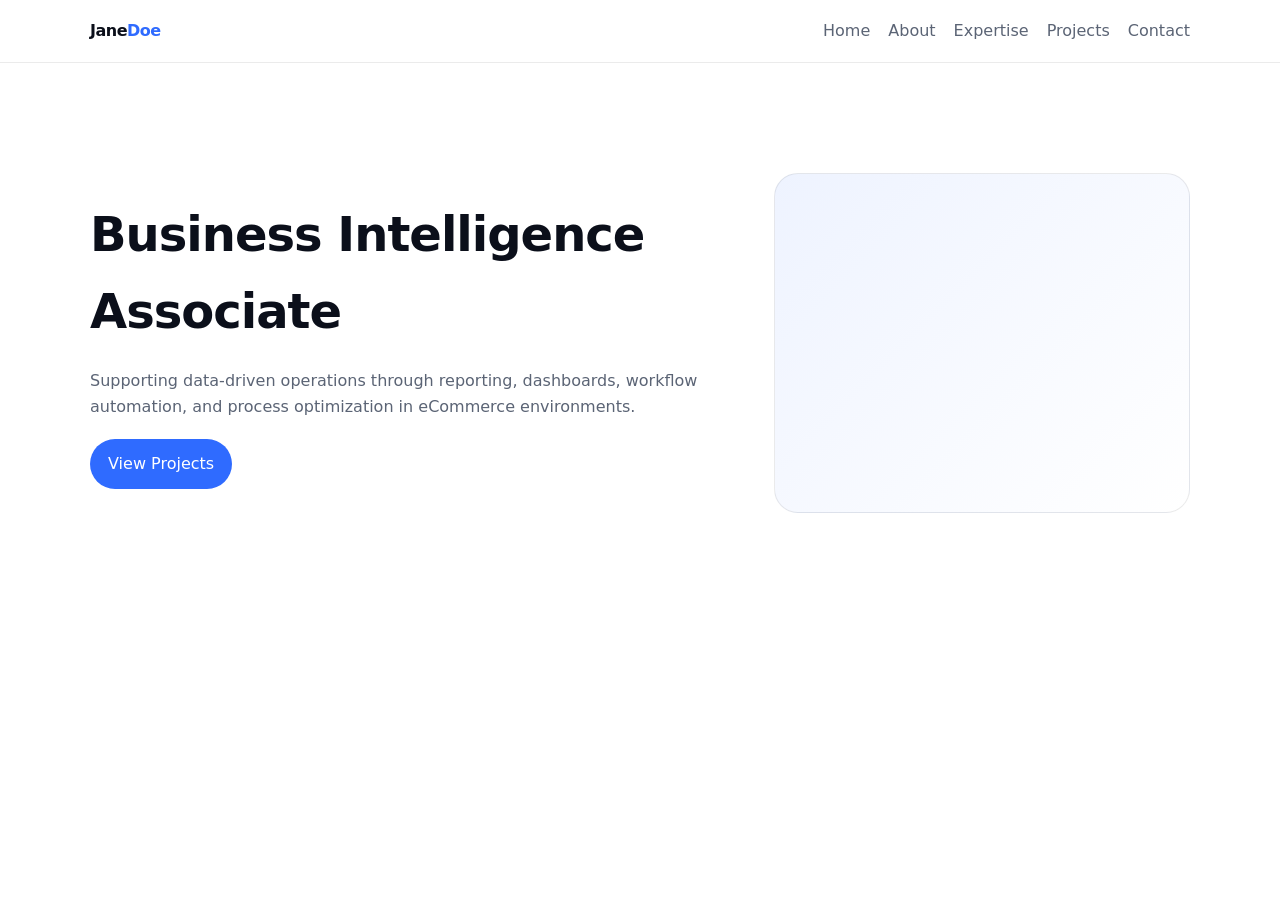
==== commit 5b069adf: "Update index.html" ====
--- a/index.html
+++ b/index.html
@@ -1,167 +1,41 @@
 <!DOCTYPE html>
-<html lang="en">
+<html>
 <head>
-<meta charset="UTF-8">
-<meta name="viewport" content="width=device-width, initial-scale=1.0">
-<title>Jane Doe | BI Portfolio</title>
-
-<link rel="stylesheet" href="style.css">
+  <title>BI Portfolio</title>
+  <link rel="stylesheet" href="style.css">
 </head>
 
 <body>
 
-<!-- NAV -->
 <nav class="navbar">
   <div class="container nav-wrapper">
-
     <div class="logo">Jane<span>Doe</span></div>
 
     <div class="nav-links">
-      <a href="index.html" class="active">Home</a>
+      <a href="index.html">Home</a>
       <a href="about.html">About</a>
       <a href="expertise.html">Expertise</a>
       <a href="projects.html">Projects</a>
       <a href="contact.html">Contact</a>
     </div>
-
   </div>
 </nav>
 
-<!-- HERO -->
 <section class="container hero">
 
   <div>
     <h1>Business Intelligence Associate</h1>
-
     <p>
-      Supporting data-driven operations through reporting, dashboard development,
-      workflow automation, and process optimization within eCommerce environments.
+      Supporting data-driven operations through reporting, dashboards,
+      workflow automation, and process optimization in eCommerce environments.
     </p>
 
-    <div style="margin-top:25px;">
-      <a class="btn" href="projects.html">View Projects</a>
-      <a class="btn" href="projects.html" style="background:#111; margin-left:10px;">Dashboard Showcase</a>
-      <a class="btn" href="#" style="background:#444; margin-left:10px;">Download Resume</a>
-    </div>
+    <a class="btn" href="projects.html">View Projects</a>
   </div>
 
   <div class="visual"></div>
 
 </section>
 
-<!-- QUICK STATS -->
-<section class="soft">
-  <div class="container">
-
-    <h2>Impact Overview</h2>
-
-    <div class="grid">
-
-      <div class="card">
-        <h3>5+ Operational Dashboards</h3>
-        <p>Built dashboards for KPI visibility and operations monitoring.</p>
-      </div>
-
-      <div class="card">
-        <h3>Workflow Automation</h3>
-        <p>Automated QA and reporting using Google Apps Script.</p>
-      </div>
-
-      <div class="card">
-        <h3>eCommerce Reporting</h3>
-        <p>Handled Shopify + Google Sheets reporting workflows.</p>
-      </div>
-
-      <div class="card">
-        <h3>Process Optimization</h3>
-        <p>Improved efficiency through automation and documentation.</p>
-      </div>
-
-    </div>
-
-  </div>
-</section>
-
-<!-- CORE EXPERTISE -->
-<section class="container">
-
-  <h2>Core Expertise</h2>
-
-  <div class="grid">
-
-    <div class="card">
-      <h3>Reporting & Analytics</h3>
-      <p>KPI Monitoring, Operational Reporting, Data Analysis</p>
-    </div>
-
-    <div class="card">
-      <h3>Dashboard Development</h3>
-      <p>Google Sheets Dashboards, Sales Reporting, COD Tracking</p>
-    </div>
-
-    <div class="card">
-      <h3>Automation</h3>
-      <p>Google Apps Script, Workflow Automation, Report Generation</p>
-    </div>
-
-    <div class="card">
-      <h3>Process Improvement</h3>
-      <p>Process Mapping, Documentation, Workflow Optimization</p>
-    </div>
-
-  </div>
-
-</section>
-
-<!-- FEATURED PROJECTS -->
-<section class="soft2">
-
-  <div class="container">
-
-    <h2>Featured Projects</h2>
-
-    <div class="card">
-      <h3>COD Operations Dashboard</h3>
-      <p>Operational Reporting & Monitoring</p>
-      <p>
-        Developed centralized dashboards for COD remittance tracking and return metrics.
-      </p>
-      <small>Tools: Google Sheets, Formulas, Data Validation</small>
-    </div>
-
-    <div class="card">
-      <h3>QA Test Plan Automation</h3>
-      <p>Workflow Automation System</p>
-      <p>
-        Automated QA test plan generation using Google Apps Script.
-      </p>
-      <small>Impact: Reduced time from 5 hours to 2 minutes</small>
-    </div>
-
-    <div class="card">
-      <h3>Shopify Sales Reporting</h3>
-      <p>eCommerce Reporting Dashboard</p>
-      <p>
-        Built reporting dashboards using Shopify export data.
-      </p>
-    </div>
-
-    <div class="card">
-      <h3>BI Knowledgebase Portal</h3>
-      <p>Internal Documentation System</p>
-      <p>
-        Centralized BI documentation and reporting resources.
-      </p>
-    </div>
-
-  </div>
-
-</section>
-
-<!-- FOOTER -->
-<footer>
-  © 2026 Jane Doe | Business Intelligence Portfolio
-</footer>
-
 </body>
 </html>
--- a/style.css
+++ b/style.css
@@ -3,7 +3,6 @@
   --text:#0b0f1a;
   --muted:#5b6475;
   --line:rgba(0,0,0,0.08);
-
   --blue:#2f6bff;
   --soft:#f6f8fc;
   --soft2:#eef3ff;
@@ -13,15 +12,16 @@
   margin:0;
   padding:0;
   box-sizing:border-box;
-  font-family: Inter, system-ui;
+  font-family:Inter, system-ui;
 }
 
 body{
   background:var(--bg);
   color:var(--text);
+  line-height:1.6;
 }
 
-/* LAYOUT */
+/* CONTAINER */
 .container{
   width:88%;
   max-width:1100px;
@@ -32,7 +32,7 @@
 .navbar{
   position:sticky;
   top:0;
-  background:rgba(255,255,255,0.8);
+  background:rgba(255,255,255,0.85);
   backdrop-filter:blur(12px);
   border-bottom:1px solid var(--line);
   z-index:1000;
@@ -41,6 +41,7 @@
 .nav-wrapper{
   display:flex;
   justify-content:space-between;
+  align-items:center;
   padding:18px 0;
 }
 
@@ -53,11 +54,16 @@
   color:var(--blue);
 }
 
+.nav-links{
+  display:flex;
+}
+
 .nav-links a{
   margin-left:18px;
   text-decoration:none;
   color:var(--muted);
   font-weight:500;
+  position:relative;
 }
 
 .nav-links a:hover,
@@ -65,7 +71,17 @@
   color:var(--text);
 }
 
-/* HERO (editorial layout) */
+.nav-links a.active::after{
+  content:"";
+  position:absolute;
+  bottom:-6px;
+  left:0;
+  width:100%;
+  height:2px;
+  background:var(--blue);
+}
+
+/* HERO */
 .hero{
   padding:110px 0;
   display:grid;
@@ -75,50 +91,34 @@
 }
 
 .hero h1{
-  font-size:3.2rem;
+  font-size:3rem;
   letter-spacing:-1px;
-  line-height:1.1;
 }
 
 .hero p{
   margin-top:18px;
   color:var(--muted);
-  line-height:1.8;
-  font-size:1.05rem;
 }
 
-/* FLOATING VISUAL BLOCK */
+/* VISUAL */
 .visual{
-  height:320px;
+  height:340px;
   border-radius:24px;
-  background:linear-gradient(135deg,#e9f0ff,#ffffff);
+  background:linear-gradient(135deg,#eef3ff,#ffffff);
   border:1px solid var(--line);
 }
 
-/* SECTION BASE */
+/* SECTIONS */
 section{
-  padding:100px 0;
+  padding:90px 0;
 }
 
-/* ALTERNATING BACKGROUNDS */
 .soft{
   background:var(--soft);
 }
 
 .soft2{
   background:var(--soft2);
-}
-
-/* TYPOGRAPHY */
-h2{
-  font-size:2.2rem;
-  letter-spacing:-0.5px;
-  margin-bottom:18px;
-}
-
-p{
-  color:var(--muted);
-  line-height:1.8;
 }
 
 /* GRID */
@@ -128,50 +128,67 @@
   gap:20px;
 }
 
-/* CARD (minimal, not heavy) */
+/* CARD */
 .card{
   padding:22px;
   border:1px solid var(--line);
-  border-radius:16px;
+  border-radius:18px;
   background:#fff;
+  transition:0.25s;
 }
 
 .card:hover{
-  transform:translateY(-4px);
-  transition:0.3s;
+  transform:translateY(-6px);
+  box-shadow:0 10px 30px rgba(0,0,0,0.06);
 }
 
-/* PROJECT LIST STYLE (editorial) */
-.projects{
-  margin-top:20px;
+/* PROJECTS */
+.project{
+  padding:24px 0;
+  border-bottom:1px solid var(--line);
 }
 
-.project-item{
-  display:flex;
-  justify-content:space-between;
-  align-items:center;
-  padding:24px 0;
-  border-bottom:1px solid rgba(0,0,0,0.08);
-  transition:0.25s ease;
+.project h3{
+  margin-bottom:6px;
 }
 
-.project-item:hover{
-  background:rgba(47,107,255,0.04);
-  padding-left:10px;
+.project p{
+  color:var(--muted);
 }
 
-.project-item h3{
-  margin:0;
-  font-size:1.1rem;
+.project small{
+  color:var(--muted);
 }
 
-.project-item p{
-  margin-top:6px;
-  color:#5b6475;
+/* BUTTON */
+.btn{
+  display:inline-block;
+  margin-top:20px;
+  padding:12px 18px;
+  border-radius:999px;
+  background:var(--blue);
+  color:#fff;
+  text-decoration:none;
 }
 
-.project-item a{
-  color:#2f6bff;
-  text-decoration:none;
-  font-weight:600;
+/* FOOTER */
+footer{
+  text-align:center;
+  padding:60px 0;
+  color:var(--muted);
 }
+
+/* RESPONSIVE */
+@media(max-width:900px){
+  .hero{
+    grid-template-columns:1fr;
+  }
+
+  .grid{
+    grid-template-columns:1fr;
+  }
+
+  .hero h1{
+    font-size:2.2rem;
+  }
+}
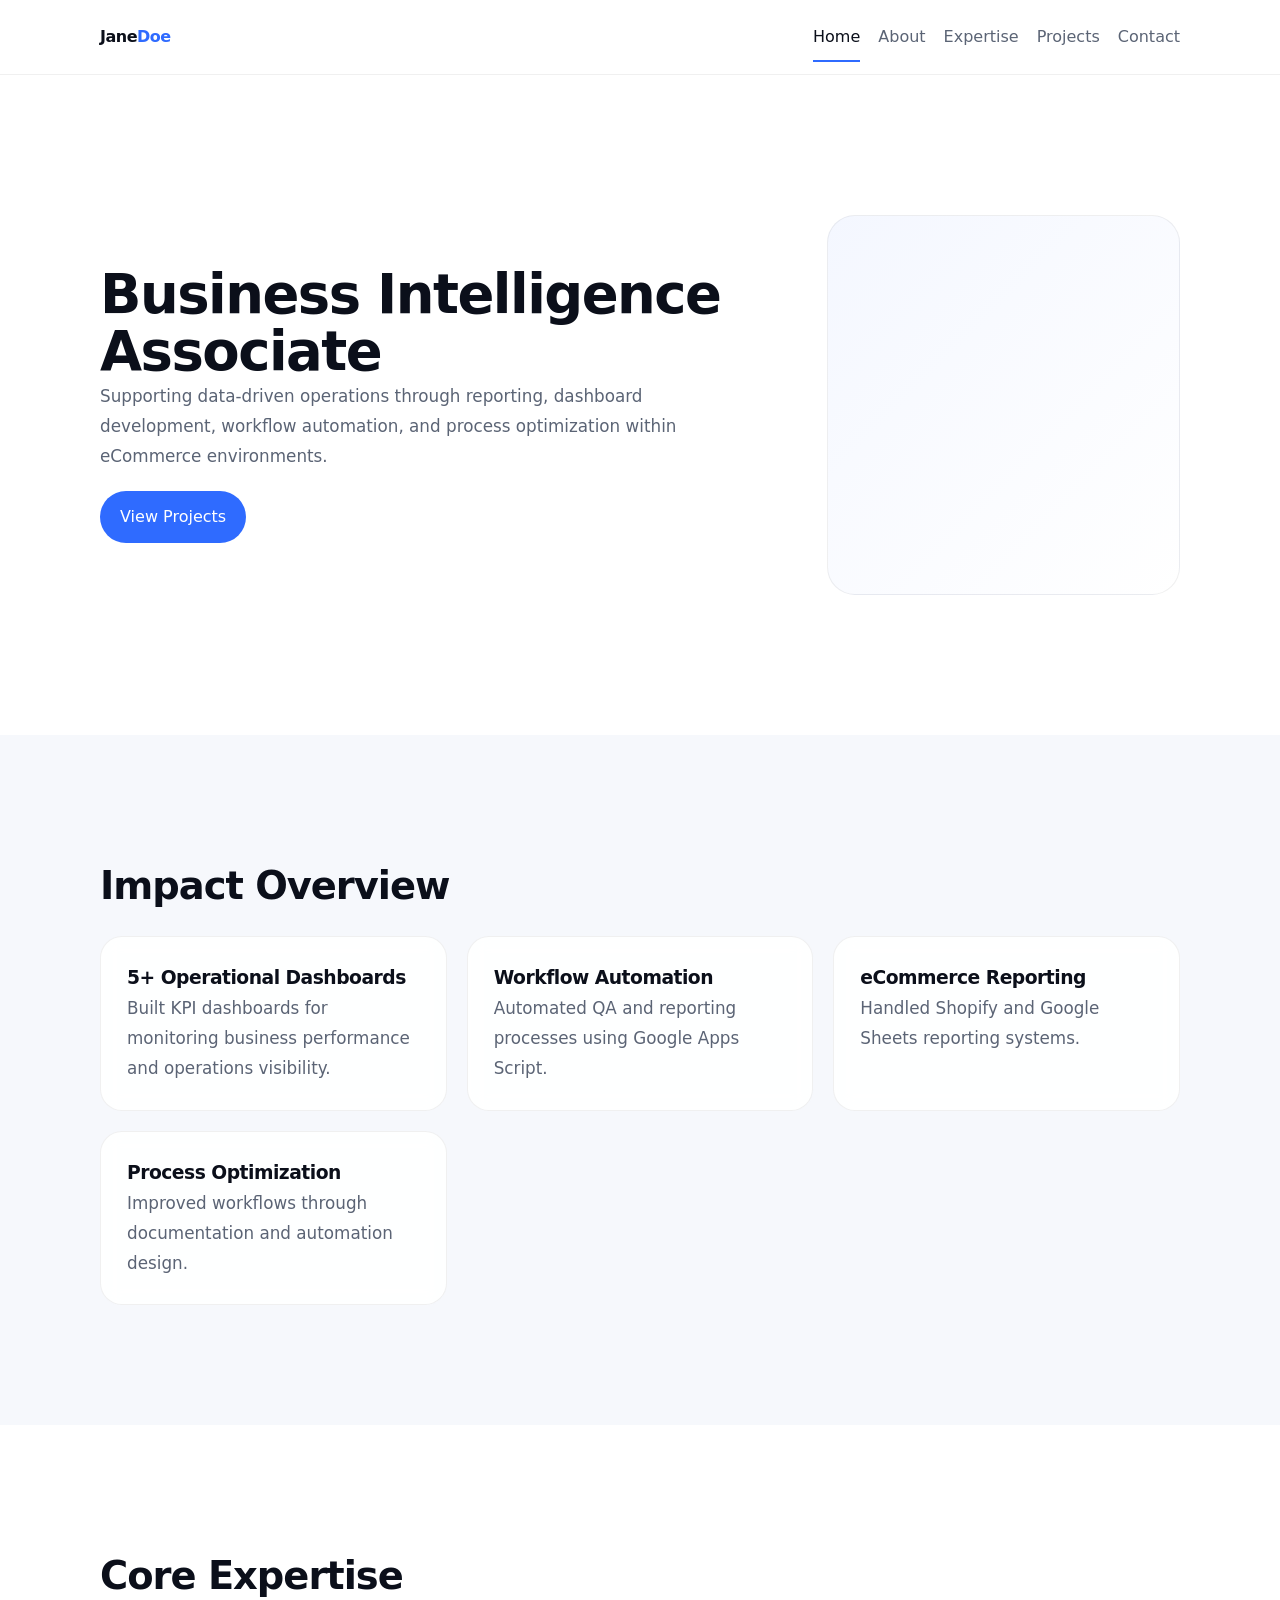
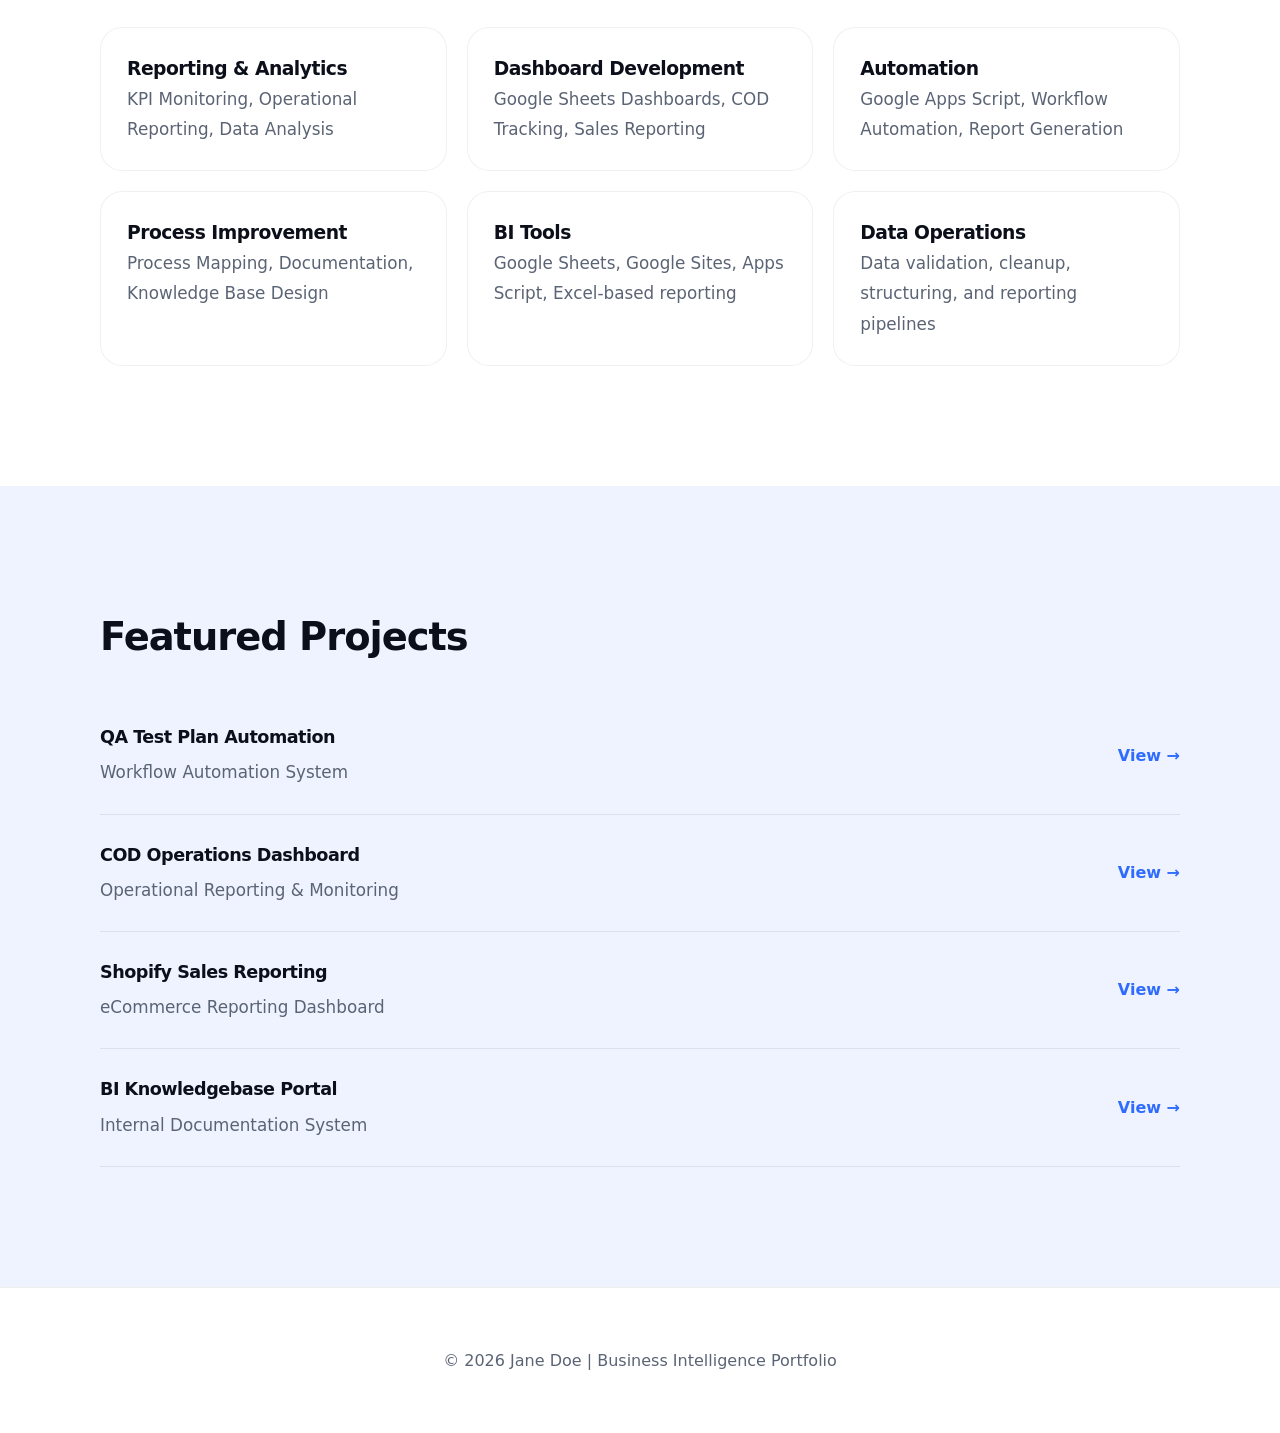
==== commit 91538da8: "Update index.html" ====
--- a/index.html
+++ b/index.html
@@ -1,33 +1,42 @@
 <!DOCTYPE html>
-<html>
+<html lang="en">
 <head>
-  <title>BI Portfolio</title>
-  <link rel="stylesheet" href="style.css">
+<meta charset="UTF-8">
+<meta name="viewport" content="width=device-width, initial-scale=1.0">
+
+<title>Jane Doe | BI Portfolio</title>
+
+<link rel="stylesheet" href="style.css">
 </head>
 
 <body>
 
+<!-- NAV -->
 <nav class="navbar">
   <div class="container nav-wrapper">
+
     <div class="logo">Jane<span>Doe</span></div>
 
     <div class="nav-links">
-      <a href="index.html">Home</a>
+      <a href="index.html" class="active">Home</a>
       <a href="about.html">About</a>
       <a href="expertise.html">Expertise</a>
       <a href="projects.html">Projects</a>
       <a href="contact.html">Contact</a>
     </div>
+
   </div>
 </nav>
 
-<section class="container hero">
+<!-- HERO -->
+<section class="container hero reveal">
 
   <div>
     <h1>Business Intelligence Associate</h1>
+
     <p>
-      Supporting data-driven operations through reporting, dashboards,
-      workflow automation, and process optimization in eCommerce environments.
+      Supporting data-driven operations through reporting, dashboard development,
+      workflow automation, and process optimization within eCommerce environments.
     </p>
 
     <a class="btn" href="projects.html">View Projects</a>
@@ -37,5 +46,134 @@
 
 </section>
 
+<!-- QUICK STATS -->
+<section class="soft reveal">
+  <div class="container">
+
+    <h2>Impact Overview</h2>
+
+    <div class="grid">
+
+      <div class="card">
+        <h3>5+ Operational Dashboards</h3>
+        <p>Built KPI dashboards for monitoring business performance and operations visibility.</p>
+      </div>
+
+      <div class="card">
+        <h3>Workflow Automation</h3>
+        <p>Automated QA and reporting processes using Google Apps Script.</p>
+      </div>
+
+      <div class="card">
+        <h3>eCommerce Reporting</h3>
+        <p>Handled Shopify and Google Sheets reporting systems.</p>
+      </div>
+
+      <div class="card">
+        <h3>Process Optimization</h3>
+        <p>Improved workflows through documentation and automation design.</p>
+      </div>
+
+    </div>
+
+  </div>
+</section>
+
+<!-- CORE EXPERTISE -->
+<section class="container reveal">
+
+  <h2>Core Expertise</h2>
+
+  <div class="grid">
+
+    <div class="card">
+      <h3>Reporting & Analytics</h3>
+      <p>KPI Monitoring, Operational Reporting, Data Analysis</p>
+    </div>
+
+    <div class="card">
+      <h3>Dashboard Development</h3>
+      <p>Google Sheets Dashboards, COD Tracking, Sales Reporting</p>
+    </div>
+
+    <div class="card">
+      <h3>Automation</h3>
+      <p>Google Apps Script, Workflow Automation, Report Generation</p>
+    </div>
+
+    <div class="card">
+      <h3>Process Improvement</h3>
+      <p>Process Mapping, Documentation, Knowledge Base Design</p>
+    </div>
+
+    <div class="card">
+      <h3>BI Tools</h3>
+      <p>Google Sheets, Google Sites, Apps Script, Excel-based reporting</p>
+    </div>
+
+    <div class="card">
+      <h3>Data Operations</h3>
+      <p>Data validation, cleanup, structuring, and reporting pipelines</p>
+    </div>
+
+  </div>
+
+</section>
+
+<!-- FEATURED PROJECTS -->
+<section class="soft2 reveal">
+
+  <div class="container">
+
+    <h2>Featured Projects</h2>
+
+    <div class="projects">
+
+      <div class="project-item">
+        <div>
+          <h3>QA Test Plan Automation</h3>
+          <p>Workflow Automation System</p>
+        </div>
+        <a href="projects.html">View →</a>
+      </div>
+
+      <div class="project-item">
+        <div>
+          <h3>COD Operations Dashboard</h3>
+          <p>Operational Reporting & Monitoring</p>
+        </div>
+        <a href="projects.html">View →</a>
+      </div>
+
+      <div class="project-item">
+        <div>
+          <h3>Shopify Sales Reporting</h3>
+          <p>eCommerce Reporting Dashboard</p>
+        </div>
+        <a href="projects.html">View →</a>
+      </div>
+
+      <div class="project-item">
+        <div>
+          <h3>BI Knowledgebase Portal</h3>
+          <p>Internal Documentation System</p>
+        </div>
+        <a href="projects.html">View →</a>
+      </div>
+
+    </div>
+
+  </div>
+
+</section>
+
+<!-- FOOTER -->
+<footer>
+  © 2026 Jane Doe | Business Intelligence Portfolio
+</footer>
+
+<!-- SCRIPT -->
+<script src="script.js"></script>
+
 </body>
 </html>
--- a/style.css
+++ b/style.css
@@ -3,38 +3,48 @@
   --text:#0b0f1a;
   --muted:#5b6475;
   --line:rgba(0,0,0,0.08);
+
   --blue:#2f6bff;
   --soft:#f6f8fc;
   --soft2:#eef3ff;
 }
 
+/* RESET */
 *{
   margin:0;
   padding:0;
   box-sizing:border-box;
-  font-family:Inter, system-ui;
+  font-family: Inter, system-ui, -apple-system, sans-serif;
+}
+
+html{
+  scroll-behavior:smooth;
 }
 
 body{
   background:var(--bg);
   color:var(--text);
+  -webkit-font-smoothing:antialiased;
+  text-rendering:optimizeLegibility;
   line-height:1.6;
 }
 
 /* CONTAINER */
 .container{
-  width:88%;
-  max-width:1100px;
+  width:85%;
+  max-width:1080px;
   margin:auto;
 }
 
-/* NAV */
+/* =========================
+   NAV (APPLE STYLE)
+========================= */
 .navbar{
   position:sticky;
   top:0;
-  background:rgba(255,255,255,0.85);
-  backdrop-filter:blur(12px);
-  border-bottom:1px solid var(--line);
+  background:rgba(255,255,255,0.75);
+  backdrop-filter:blur(16px);
+  border-bottom:1px solid rgba(0,0,0,0.06);
   z-index:1000;
 }
 
@@ -56,6 +66,7 @@
 
 .nav-links{
   display:flex;
+  align-items:center;
 }
 
 .nav-links a{
@@ -64,9 +75,14 @@
   color:var(--muted);
   font-weight:500;
   position:relative;
-}
-
-.nav-links a:hover,
+  transition:0.2s ease;
+  padding:6px 0;
+}
+
+.nav-links a:hover{
+  color:var(--text);
+}
+
 .nav-links a.active{
   color:var(--text);
 }
@@ -81,36 +97,36 @@
   background:var(--blue);
 }
 
-/* HERO */
-.hero{
-  padding:110px 0;
-  display:grid;
-  grid-template-columns:1.2fr 0.8fr;
-  gap:60px;
-  align-items:center;
-}
-
-.hero h1{
-  font-size:3rem;
+/* =========================
+   TYPOGRAPHY (REFINED)
+========================= */
+h1{
+  font-size:3.4rem;
+  letter-spacing:-1.5px;
+  line-height:1.05;
+}
+
+h2{
+  font-size:2.4rem;
   letter-spacing:-1px;
-}
-
-.hero p{
-  margin-top:18px;
-  color:var(--muted);
-}
-
-/* VISUAL */
-.visual{
-  height:340px;
-  border-radius:24px;
-  background:linear-gradient(135deg,#eef3ff,#ffffff);
-  border:1px solid var(--line);
-}
-
-/* SECTIONS */
+  margin-bottom:20px;
+}
+
+h3{
+  letter-spacing:-0.5px;
+}
+
+p{
+  font-size:1.05rem;
+  color:var(--muted);
+  line-height:1.8;
+}
+
+/* =========================
+   SECTIONS (SPACING SYSTEM)
+========================= */
 section{
-  padding:90px 0;
+  padding:120px 0;
 }
 
 .soft{
@@ -121,64 +137,133 @@
   background:var(--soft2);
 }
 
-/* GRID */
+/* =========================
+   HERO (APPLE STYLE LAYOUT)
+========================= */
+.hero{
+  padding:140px 0;
+  display:grid;
+  grid-template-columns:1.3fr 0.7fr;
+  gap:70px;
+  align-items:center;
+}
+
+.visual{
+  height:380px;
+  border-radius:28px;
+  background:linear-gradient(135deg,#f4f7ff,#ffffff);
+  border:1px solid rgba(0,0,0,0.06);
+}
+
+/* =========================
+   BUTTONS (MICRO INTERACTION)
+========================= */
+.btn{
+  display:inline-block;
+  padding:13px 20px;
+  border-radius:999px;
+  background:var(--blue);
+  color:#fff;
+  text-decoration:none;
+  font-weight:500;
+  transition:all 0.25s ease;
+  margin-top:20px;
+}
+
+.btn:hover{
+  transform:translateY(-2px);
+  box-shadow:0 10px 25px rgba(47,107,255,0.25);
+}
+
+/* =========================
+   GRID SYSTEM
+========================= */
 .grid{
   display:grid;
   grid-template-columns:repeat(3,1fr);
   gap:20px;
 }
 
-/* CARD */
+/* =========================
+   CARDS (APPLE SOFT UI)
+========================= */
 .card{
-  padding:22px;
-  border:1px solid var(--line);
-  border-radius:18px;
-  background:#fff;
-  transition:0.25s;
+  padding:26px;
+  border-radius:22px;
+  border:1px solid rgba(0,0,0,0.06);
+  background:rgba(255,255,255,0.9);
+  backdrop-filter:blur(10px);
+  transition:all 0.35s ease;
 }
 
 .card:hover{
-  transform:translateY(-6px);
-  box-shadow:0 10px 30px rgba(0,0,0,0.06);
-}
-
-/* PROJECTS */
-.project{
-  padding:24px 0;
+  transform:translateY(-8px);
+  box-shadow:0 18px 50px rgba(0,0,0,0.08);
+}
+
+/* =========================
+   PROJECT LIST
+========================= */
+.projects{
+  margin-top:30px;
+}
+
+.project-item{
+  display:flex;
+  justify-content:space-between;
+  align-items:center;
+  padding:26px 0;
   border-bottom:1px solid var(--line);
-}
-
-.project h3{
+  transition:0.25s ease;
+}
+
+.project-item:hover{
+  background:rgba(47,107,255,0.04);
+  padding-left:14px;
+}
+
+.project-item h3{
+  font-size:1.1rem;
   margin-bottom:6px;
 }
 
-.project p{
-  color:var(--muted);
-}
-
-.project small{
-  color:var(--muted);
-}
-
-/* BUTTON */
-.btn{
-  display:inline-block;
-  margin-top:20px;
-  padding:12px 18px;
-  border-radius:999px;
-  background:var(--blue);
-  color:#fff;
+.project-item p{
+  color:var(--muted);
+}
+
+.project-item a{
+  color:var(--blue);
   text-decoration:none;
-}
-
-/* FOOTER */
+  font-weight:600;
+}
+
+/* =========================
+   FOOTER
+========================= */
 footer{
   text-align:center;
   padding:60px 0;
   color:var(--muted);
-}
-
-/* RESPONSIVE */
+  border-top:1px solid rgba(0,0,0,0.06);
+}
+
+/* =========================
+   SCROLL REVEAL (ANIMATION SYSTEM)
+========================= */
+.reveal{
+  opacity:0;
+  transform:translateY(20px);
+  transition:all 0.8s ease;
+}
+
+.reveal.show{
+  opacity:1;
+  transform:translateY(0);
+}
+
+/* =========================
+   RESPONSIVE
+========================= */
 @media(max-width:900px){
   .hero{
     grid-template-columns:1fr;
@@ -188,7 +273,7 @@
     grid-template-columns:1fr;
   }
 
-  .hero h1{
-    font-size:2.2rem;
+  h1{
+    font-size:2.4rem;
   }
 }
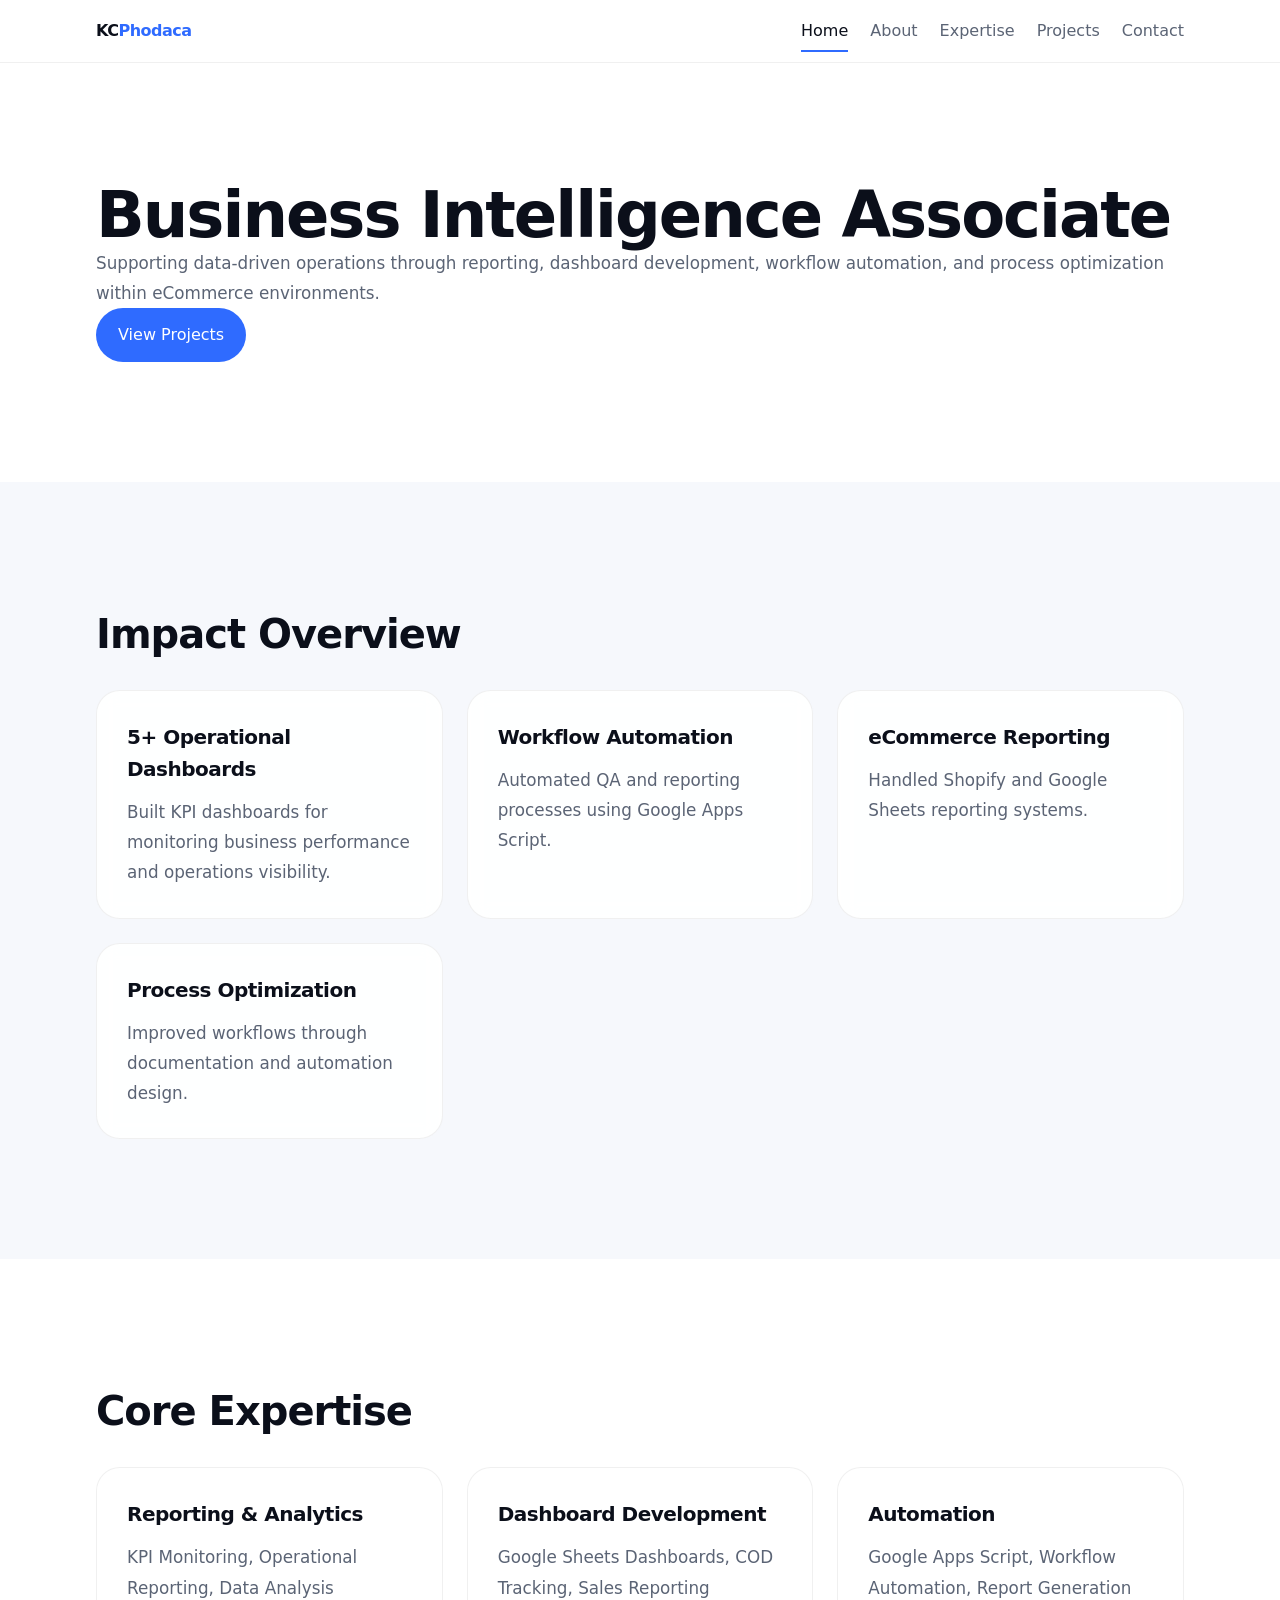
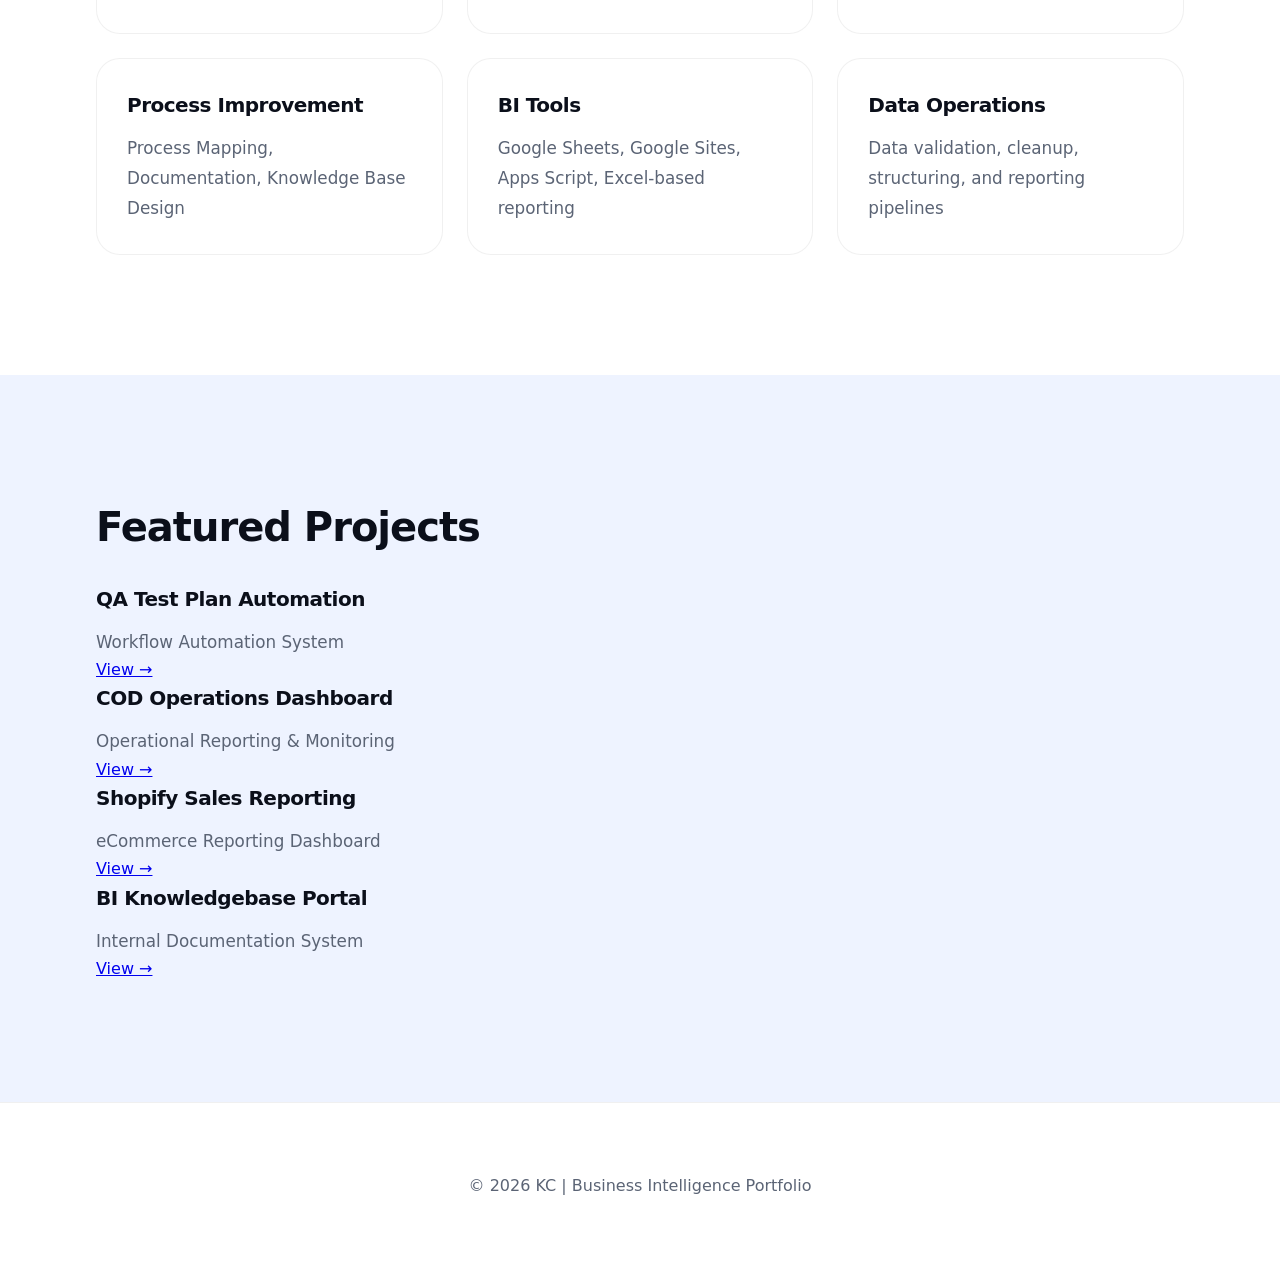
==== commit f2083b1f: "Update index.html" ====
--- a/index.html
+++ b/index.html
@@ -4,7 +4,7 @@
 <meta charset="UTF-8">
 <meta name="viewport" content="width=device-width, initial-scale=1.0">
 
-<title>Jane Doe | BI Portfolio</title>
+<title>KC | BI Portfolio</title>
 
 <link rel="stylesheet" href="style.css">
 </head>
@@ -15,7 +15,7 @@
 <nav class="navbar">
   <div class="container nav-wrapper">
 
-    <div class="logo">Jane<span>Doe</span></div>
+    <div class="logo">KC<span>Phodaca</span></div>
 
     <div class="nav-links">
       <a href="index.html" class="active">Home</a>
@@ -169,7 +169,7 @@
 
 <!-- FOOTER -->
 <footer>
-  © 2026 Jane Doe | Business Intelligence Portfolio
+  © 2026 KC | Business Intelligence Portfolio
 </footer>
 
 <!-- SCRIPT -->
--- a/style.css
+++ b/style.css
@@ -5,16 +5,20 @@
   --line:rgba(0,0,0,0.08);
 
   --blue:#2f6bff;
+
   --soft:#f6f8fc;
   --soft2:#eef3ff;
 }
 
-/* RESET */
+/* =========================
+   RESET
+========================= */
+
 *{
   margin:0;
   padding:0;
   box-sizing:border-box;
-  font-family: Inter, system-ui, -apple-system, sans-serif;
+  font-family:Inter, system-ui, -apple-system, sans-serif;
 }
 
 html{
@@ -24,38 +28,48 @@
 body{
   background:var(--bg);
   color:var(--text);
+
   -webkit-font-smoothing:antialiased;
   text-rendering:optimizeLegibility;
+
   line-height:1.6;
 }
 
-/* CONTAINER */
+/* =========================
+   CONTAINER
+========================= */
+
 .container{
   width:85%;
-  max-width:1080px;
+  max-width:1180px;
   margin:auto;
 }
 
 /* =========================
-   NAV (APPLE STYLE)
-========================= */
+   NAVBAR
+========================= */
+
 .navbar{
   position:sticky;
   top:0;
+  z-index:1000;
+
   background:rgba(255,255,255,0.75);
   backdrop-filter:blur(16px);
+
   border-bottom:1px solid rgba(0,0,0,0.06);
-  z-index:1000;
 }
 
 .nav-wrapper{
   display:flex;
   justify-content:space-between;
   align-items:center;
+
   padding:18px 0;
 }
 
 .logo{
+  font-size:1rem;
   font-weight:700;
   letter-spacing:-0.5px;
 }
@@ -70,13 +84,16 @@
 }
 
 .nav-links a{
-  margin-left:18px;
+  margin-left:22px;
+
   text-decoration:none;
   color:var(--muted);
+
   font-weight:500;
+
   position:relative;
-  transition:0.2s ease;
-  padding:6px 0;
+
+  transition:0.25s ease;
 }
 
 .nav-links a:hover{
@@ -89,42 +106,52 @@
 
 .nav-links a.active::after{
   content:"";
+
   position:absolute;
-  bottom:-6px;
   left:0;
+  bottom:-8px;
+
   width:100%;
   height:2px;
+
   background:var(--blue);
 }
 
 /* =========================
-   TYPOGRAPHY (REFINED)
-========================= */
+   TYPOGRAPHY
+========================= */
+
 h1{
-  font-size:3.4rem;
-  letter-spacing:-1.5px;
-  line-height:1.05;
+  font-size:4rem;
+  line-height:1.02;
+  letter-spacing:-2px;
+  font-weight:700;
 }
 
 h2{
-  font-size:2.4rem;
+  font-size:2.5rem;
   letter-spacing:-1px;
-  margin-bottom:20px;
+
+  margin-bottom:24px;
 }
 
 h3{
+  font-size:1.1rem;
+  margin-bottom:8px;
+
   letter-spacing:-0.5px;
 }
 
 p{
+  color:var(--muted);
   font-size:1.05rem;
-  color:var(--muted);
   line-height:1.8;
 }
 
 /* =========================
-   SECTIONS (SPACING SYSTEM)
-========================= */
+   SECTION SPACING
+========================= */
+
 section{
   padding:120px 0;
 }
@@ -138,134 +165,739 @@
 }
 
 /* =========================
-   HERO (APPLE STYLE LAYOUT)
-========================= */
-.hero{
-  padding:140px 0;
+   HERO EDITORIAL
+========================= */
+
+.hero-editorial{
+  padding:120px 6%;
+}
+
+.hero-frame{
+  width:100%;
+  margin:auto;
+
   display:grid;
-  grid-template-columns:1.3fr 0.7fr;
+  grid-template-columns:1fr 1fr;
   gap:70px;
+
   align-items:center;
 }
 
-.visual{
-  height:380px;
-  border-radius:28px;
-  background:linear-gradient(135deg,#f4f7ff,#ffffff);
+/* =========================
+   HERO CONTENT
+========================= */
+
+.hero-content{
+  display:flex;
+  flex-direction:column;
+
+  gap:16px;
+}
+
+.hero-kicker{
+  font-size:0.82rem;
+
+  letter-spacing:3px;
+  text-transform:uppercase;
+
+  color:var(--muted);
+}
+
+.hero-title{
+  font-size:4.5rem;
+  line-height:0.95;
+
+  letter-spacing:-3px;
+  font-weight:700;
+}
+
+.hero-subtext{
+  max-width:460px;
+
+  line-height:1.9;
+  color:var(--muted);
+}
+
+/* =========================
+   HERO IMAGE
+========================= */
+
+.hero-image{
+  width:100%;
+  height:760px;
+
+  overflow:hidden;
+
+  border-radius:30px;
+
   border:1px solid rgba(0,0,0,0.06);
-}
-
-/* =========================
-   BUTTONS (MICRO INTERACTION)
-========================= */
-.btn{
-  display:inline-block;
-  padding:13px 20px;
-  border-radius:999px;
-  background:var(--blue);
-  color:#fff;
-  text-decoration:none;
-  font-weight:500;
-  transition:all 0.25s ease;
-  margin-top:20px;
-}
-
-.btn:hover{
-  transform:translateY(-2px);
-  box-shadow:0 10px 25px rgba(47,107,255,0.25);
+
+  background:#f5f7ff;
+}
+
+.hero-image img{
+  width:100%;
+  height:100%;
+
+  object-fit:cover;
+  object-position:center;
+
+  display:block;
+
+  transition:transform 0.7s ease;
+}
+
+.hero-image:hover img{
+  transform:scale(1.03);
 }
 
 /* =========================
    GRID SYSTEM
 ========================= */
+
 .grid{
   display:grid;
   grid-template-columns:repeat(3,1fr);
-  gap:20px;
-}
-
-/* =========================
-   CARDS (APPLE SOFT UI)
-========================= */
+
+  gap:24px;
+}
+
+/* =========================
+   CARDS
+========================= */
+
 .card{
-  padding:26px;
-  border-radius:22px;
+  padding:30px;
+
+  border-radius:24px;
+
+  background:rgba(255,255,255,0.9);
+
   border:1px solid rgba(0,0,0,0.06);
-  background:rgba(255,255,255,0.9);
+
   backdrop-filter:blur(10px);
+
   transition:all 0.35s ease;
 }
 
 .card:hover{
   transform:translateY(-8px);
-  box-shadow:0 18px 50px rgba(0,0,0,0.08);
-}
-
-/* =========================
-   PROJECT LIST
-========================= */
-.projects{
-  margin-top:30px;
-}
-
-.project-item{
+
+  box-shadow:0 20px 50px rgba(0,0,0,0.08);
+}
+
+.card p{
+  margin-top:10px;
+}
+
+/* =========================
+   BUTTONS
+========================= */
+
+.btn{
+  display:inline-flex;
+  align-items:center;
+  justify-content:center;
+
+  width:fit-content;
+
+  padding:14px 22px;
+
+  border-radius:999px;
+
+  background:var(--blue);
+  color:#fff;
+
+  text-decoration:none;
+  font-weight:500;
+
+  transition:0.3s ease;
+}
+
+.btn:hover{
+  transform:translateY(-2px);
+
+  box-shadow:0 12px 30px rgba(47,107,255,0.25);
+}
+
+/* =========================
+   REVEAL ANIMATION
+========================= */
+
+.reveal{
+  opacity:0;
+  transform:translateY(24px);
+
+  transition:all 0.9s ease;
+}
+
+.reveal.show{
+  opacity:1;
+  transform:translateY(0);
+}
+
+/* =========================
+   FOOTER
+========================= */
+
+footer{
+  padding:70px 0;
+
+  text-align:center;
+
+  color:var(--muted);
+
+  border-top:1px solid rgba(0,0,0,0.06);
+}
+
+/* =========================
+   RESPONSIVE
+========================= */
+
+@media(max-width:980px){
+
+  .hero-frame{
+    grid-template-columns:1fr;
+  }
+
+  .hero-image{
+    height:580px;
+  }
+
+  .grid{
+    grid-template-columns:1fr;
+  }
+
+  .hero-title{
+    font-size:3rem;
+  }
+
+  h1{
+    font-size:2.8rem;
+  }
+
+}
+
+@media(max-width:640px){
+
+  .container{
+    width:90%;
+  }
+
+  section{
+    padding:90px 0;
+  }
+
+  .hero-editorial{
+    padding:80px 5%;
+  }
+
+  .hero-image{
+    height:440px;
+  }
+
+  .hero-title{
+    font-size:2.4rem;
+  }
+
+  h2{
+    font-size:2rem;
+  }
+
+  .nav-links a{
+    margin-left:14px;
+    font-size:0.92rem;
+  }
+
+}
+
+
+/* =========================
+   ROOT VARIABLES
+========================= */
+
+:root{
+  --bg:#ffffff;
+  --text:#0b0f1a;
+  --muted:#5b6475;
+
+  --line:rgba(0,0,0,0.08);
+
+  --blue:#2f6bff;
+
+  --soft:#f6f8fc;
+  --soft2:#eef3ff;
+}
+
+/* =========================
+   RESET
+========================= */
+
+*{
+  margin:0;
+  padding:0;
+  box-sizing:border-box;
+
+  font-family:Inter, system-ui, -apple-system, sans-serif;
+}
+
+html{
+  scroll-behavior:smooth;
+}
+
+body{
+  background:var(--bg);
+  color:var(--text);
+
+  line-height:1.6;
+
+  -webkit-font-smoothing:antialiased;
+  text-rendering:optimizeLegibility;
+}
+
+/* =========================
+   CONTAINER
+========================= */
+
+.container{
+  width:85%;
+  max-width:1180px;
+  margin:auto;
+}
+
+/* =========================
+   NAVBAR
+========================= */
+
+.navbar{
+  position:sticky;
+  top:0;
+  z-index:1000;
+
+  background:rgba(255,255,255,0.75);
+
+  backdrop-filter:blur(16px);
+
+  border-bottom:1px solid rgba(0,0,0,0.06);
+}
+
+.nav-wrapper{
   display:flex;
   justify-content:space-between;
   align-items:center;
-  padding:26px 0;
-  border-bottom:1px solid var(--line);
+
+  padding:18px 0;
+}
+
+.logo{
+  font-size:1rem;
+  font-weight:700;
+
+  letter-spacing:-0.5px;
+}
+
+.logo span{
+  color:var(--blue);
+}
+
+.nav-links{
+  display:flex;
+  align-items:center;
+}
+
+.nav-links a{
+  margin-left:22px;
+
+  text-decoration:none;
+
+  color:var(--muted);
+
+  font-weight:500;
+
+  position:relative;
+
   transition:0.25s ease;
 }
 
-.project-item:hover{
-  background:rgba(47,107,255,0.04);
-  padding-left:14px;
-}
-
-.project-item h3{
-  font-size:1.1rem;
-  margin-bottom:6px;
-}
-
-.project-item p{
-  color:var(--muted);
-}
-
-.project-item a{
+.nav-links a:hover{
+  color:var(--text);
+}
+
+.nav-links a.active{
+  color:var(--text);
+}
+
+.nav-links a.active::after{
+  content:"";
+
+  position:absolute;
+
+  left:0;
+  bottom:-8px;
+
+  width:100%;
+  height:2px;
+
+  background:var(--blue);
+}
+
+/* =========================
+   TYPOGRAPHY
+========================= */
+
+h1{
+  font-size:4rem;
+  line-height:1.02;
+
+  letter-spacing:-2px;
+  font-weight:700;
+}
+
+h2{
+  font-size:2.5rem;
+
+  letter-spacing:-1px;
+
+  margin-bottom:24px;
+}
+
+h3{
+  font-size:1.25rem;
+
+  margin-bottom:12px;
+
+  letter-spacing:-0.5px;
+}
+
+p{
+  color:var(--muted);
+
+  font-size:1.05rem;
+
+  line-height:1.8;
+}
+
+/* =========================
+   SECTION SPACING
+========================= */
+
+section{
+  padding:120px 0;
+}
+
+.soft{
+  background:var(--soft);
+}
+
+.soft2{
+  background:var(--soft2);
+}
+
+/* =========================
+   HERO EDITORIAL
+========================= */
+
+.hero-editorial{
+  padding:120px 6%;
+}
+
+.hero-frame{
+  display:grid;
+  grid-template-columns:1fr 1fr;
+
+  gap:70px;
+
+  align-items:center;
+}
+
+/* =========================
+   HERO CONTENT
+========================= */
+
+.hero-content{
+  display:flex;
+  flex-direction:column;
+
+  gap:16px;
+}
+
+.hero-kicker{
+  font-size:0.82rem;
+
+  letter-spacing:3px;
+
+  text-transform:uppercase;
+
+  color:var(--muted);
+}
+
+.hero-title{
+  font-size:4.5rem;
+
+  line-height:0.95;
+
+  letter-spacing:-3px;
+
+  font-weight:700;
+}
+
+.hero-subtext{
+  max-width:460px;
+
+  color:var(--muted);
+
+  line-height:1.9;
+}
+
+/* =========================
+   HERO IMAGE
+========================= */
+
+.hero-image{
+  width:100%;
+  height:760px;
+
+  overflow:hidden;
+
+  border-radius:30px;
+
+  border:1px solid rgba(0,0,0,0.06);
+
+  background:#f5f7ff;
+}
+
+.hero-image img{
+  width:100%;
+  height:100%;
+
+  object-fit:cover;
+  object-position:center;
+
+  display:block;
+
+  transition:transform 0.7s ease;
+}
+
+.hero-image:hover img{
+  transform:scale(1.03);
+}
+
+/* =========================
+   PROJECTS WRAPPER
+========================= */
+
+.projects-wrapper{
+  display:grid;
+
+  grid-template-columns:repeat(2,1fr);
+
+  gap:24px;
+
+  margin-top:40px;
+}
+
+/* =========================
+   PROJECT CARD
+========================= */
+
+.project-card{
+  padding:34px;
+
+  border-radius:28px;
+
+  background:#fff;
+
+  border:1px solid rgba(0,0,0,0.06);
+
+  transition:all 0.35s ease;
+}
+
+.project-card:hover{
+  transform:translateY(-10px);
+
+  box-shadow:0 20px 60px rgba(0,0,0,0.08);
+}
+
+/* TOP */
+
+.project-top{
+  display:flex;
+  justify-content:space-between;
+  align-items:center;
+
+  margin-bottom:18px;
+}
+
+.project-label{
+  font-size:0.75rem;
+
+  letter-spacing:2px;
+
+  text-transform:uppercase;
+
   color:var(--blue);
+
+  font-weight:600;
+}
+
+.project-year{
+  color:var(--muted);
+
+  font-size:0.9rem;
+}
+
+/* META TAGS */
+
+.project-meta{
+  display:flex;
+  flex-wrap:wrap;
+
+  gap:10px;
+
+  margin-top:22px;
+}
+
+.project-meta span{
+  padding:10px 14px;
+
+  border-radius:999px;
+
+  background:var(--soft);
+
+  color:var(--text);
+
+  font-size:0.9rem;
+}
+
+/* IMPACT */
+
+.project-impact{
+  margin-top:26px;
+
+  padding-top:20px;
+
+  border-top:1px solid rgba(0,0,0,0.06);
+
+  font-weight:600;
+
+  color:var(--text);
+}
+
+/* =========================
+   GRID
+========================= */
+
+.grid{
+  display:grid;
+
+  grid-template-columns:repeat(3,1fr);
+
+  gap:24px;
+}
+
+/* =========================
+   CARDS
+========================= */
+
+.card{
+  padding:30px;
+
+  border-radius:24px;
+
+  background:rgba(255,255,255,0.9);
+
+  border:1px solid rgba(0,0,0,0.06);
+
+  backdrop-filter:blur(10px);
+
+  transition:all 0.35s ease;
+}
+
+.card:hover{
+  transform:translateY(-8px);
+
+  box-shadow:0 20px 50px rgba(0,0,0,0.08);
+}
+
+/* =========================
+   BUTTONS
+========================= */
+
+.btn{
+  display:inline-flex;
+  align-items:center;
+  justify-content:center;
+
+  width:fit-content;
+
+  padding:14px 22px;
+
+  border-radius:999px;
+
+  background:var(--blue);
+
+  color:#fff;
+
   text-decoration:none;
-  font-weight:600;
-}
-
-/* =========================
-   FOOTER
-========================= */
-footer{
-  text-align:center;
-  padding:60px 0;
-  color:var(--muted);
-  border-top:1px solid rgba(0,0,0,0.06);
-}
-
-/* =========================
-   SCROLL REVEAL (ANIMATION SYSTEM)
-========================= */
+
+  font-weight:500;
+
+  transition:0.3s ease;
+}
+
+.btn:hover{
+  transform:translateY(-2px);
+
+  box-shadow:0 12px 30px rgba(47,107,255,0.25);
+}
+
+/* =========================
+   REVEAL ANIMATION
+========================= */
+
 .reveal{
   opacity:0;
-  transform:translateY(20px);
-  transition:all 0.8s ease;
+
+  transform:translateY(24px);
+
+  transition:all 0.9s ease;
 }
 
 .reveal.show{
   opacity:1;
+
   transform:translateY(0);
 }
 
 /* =========================
+   FOOTER
+========================= */
+
+footer{
+  padding:70px 0;
+
+  text-align:center;
+
+  color:var(--muted);
+
+  border-top:1px solid rgba(0,0,0,0.06);
+}
+
+/* =========================
    RESPONSIVE
 ========================= */
-@media(max-width:900px){
-  .hero{
+
+@media(max-width:980px){
+
+  .hero-frame{
+    grid-template-columns:1fr;
+  }
+
+  .hero-image{
+    height:560px;
+  }
+
+  .projects-wrapper{
     grid-template-columns:1fr;
   }
 
@@ -273,7 +905,41 @@
     grid-template-columns:1fr;
   }
 
-  h1{
-    font-size:2.4rem;
-  }
-}
+  .hero-title{
+    font-size:3rem;
+  }
+
+}
+
+@media(max-width:640px){
+
+  .container{
+    width:90%;
+  }
+
+  section{
+    padding:90px 0;
+  }
+
+  .hero-editorial{
+    padding:80px 5%;
+  }
+
+  .hero-image{
+    height:420px;
+  }
+
+  .hero-title{
+    font-size:2.5rem;
+  }
+
+  h2{
+    font-size:2rem;
+  }
+
+  .nav-links a{
+    margin-left:14px;
+    font-size:0.92rem;
+  }
+
+}
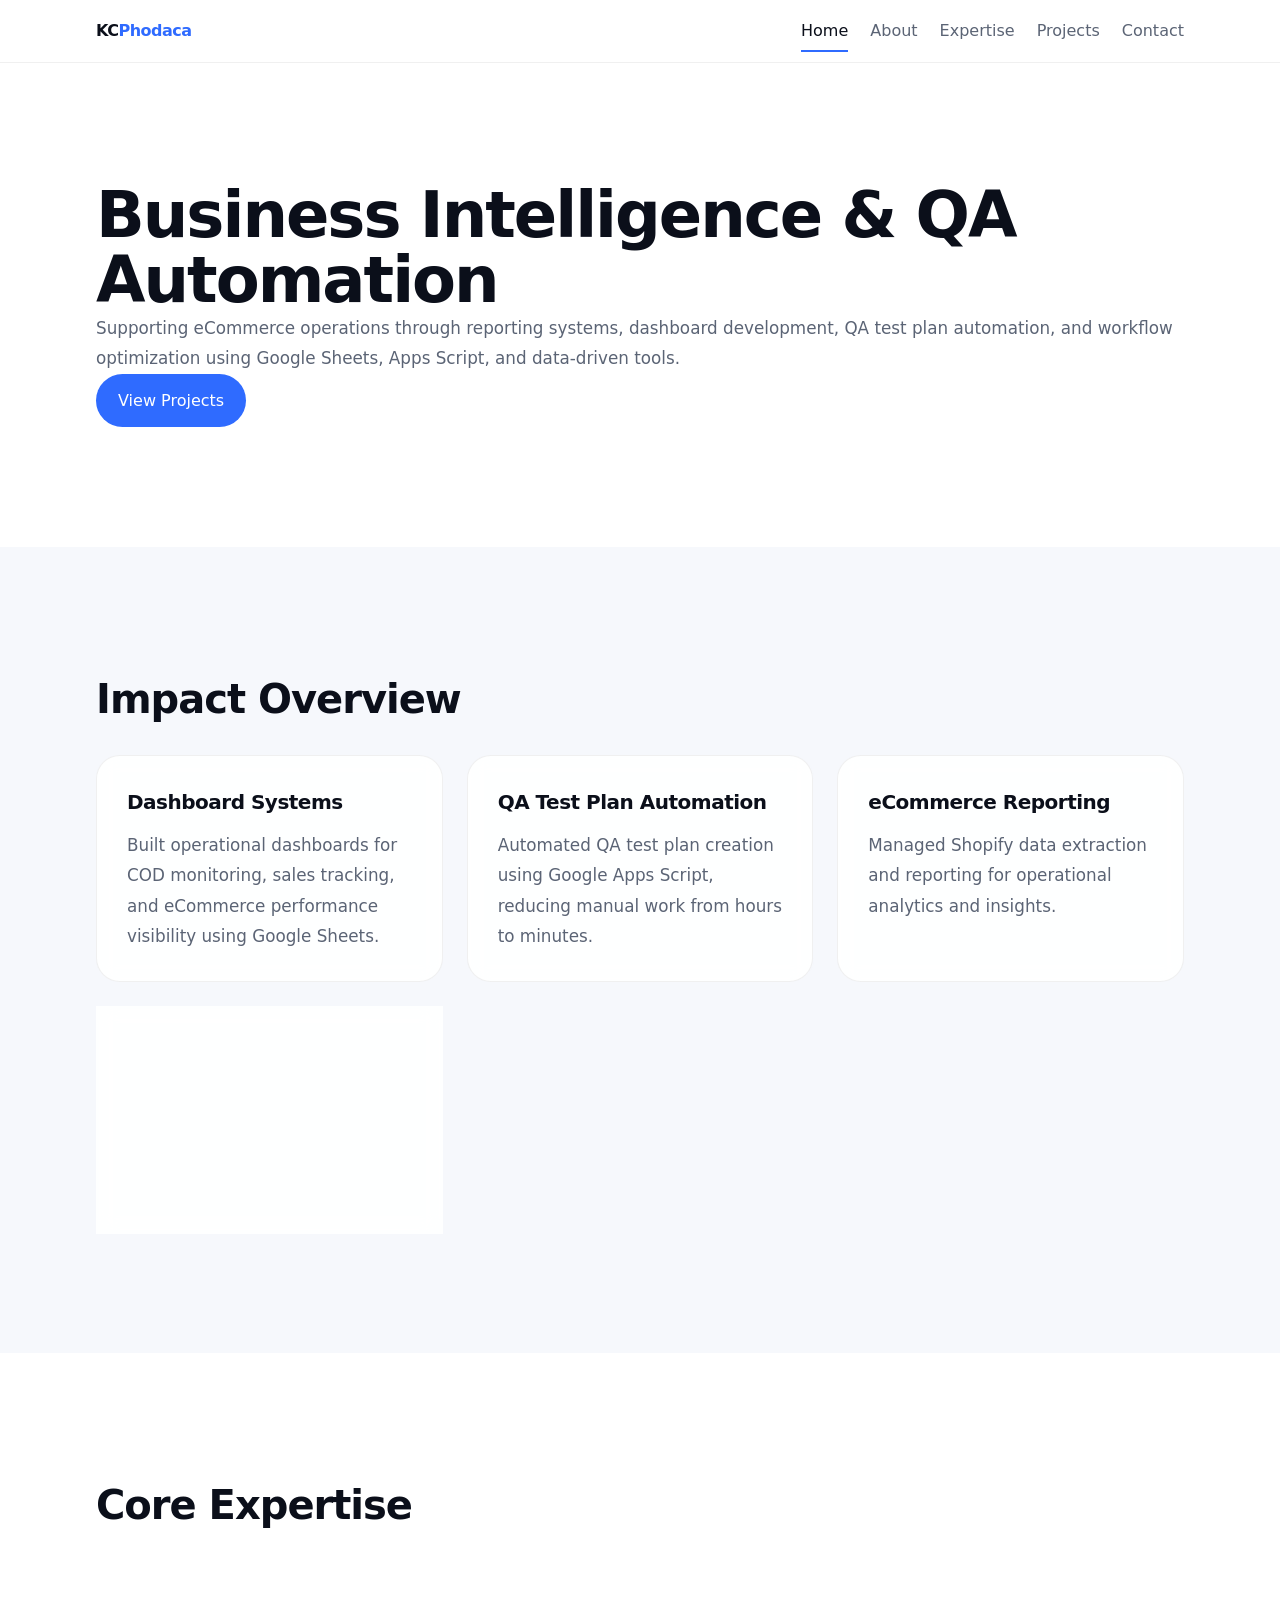
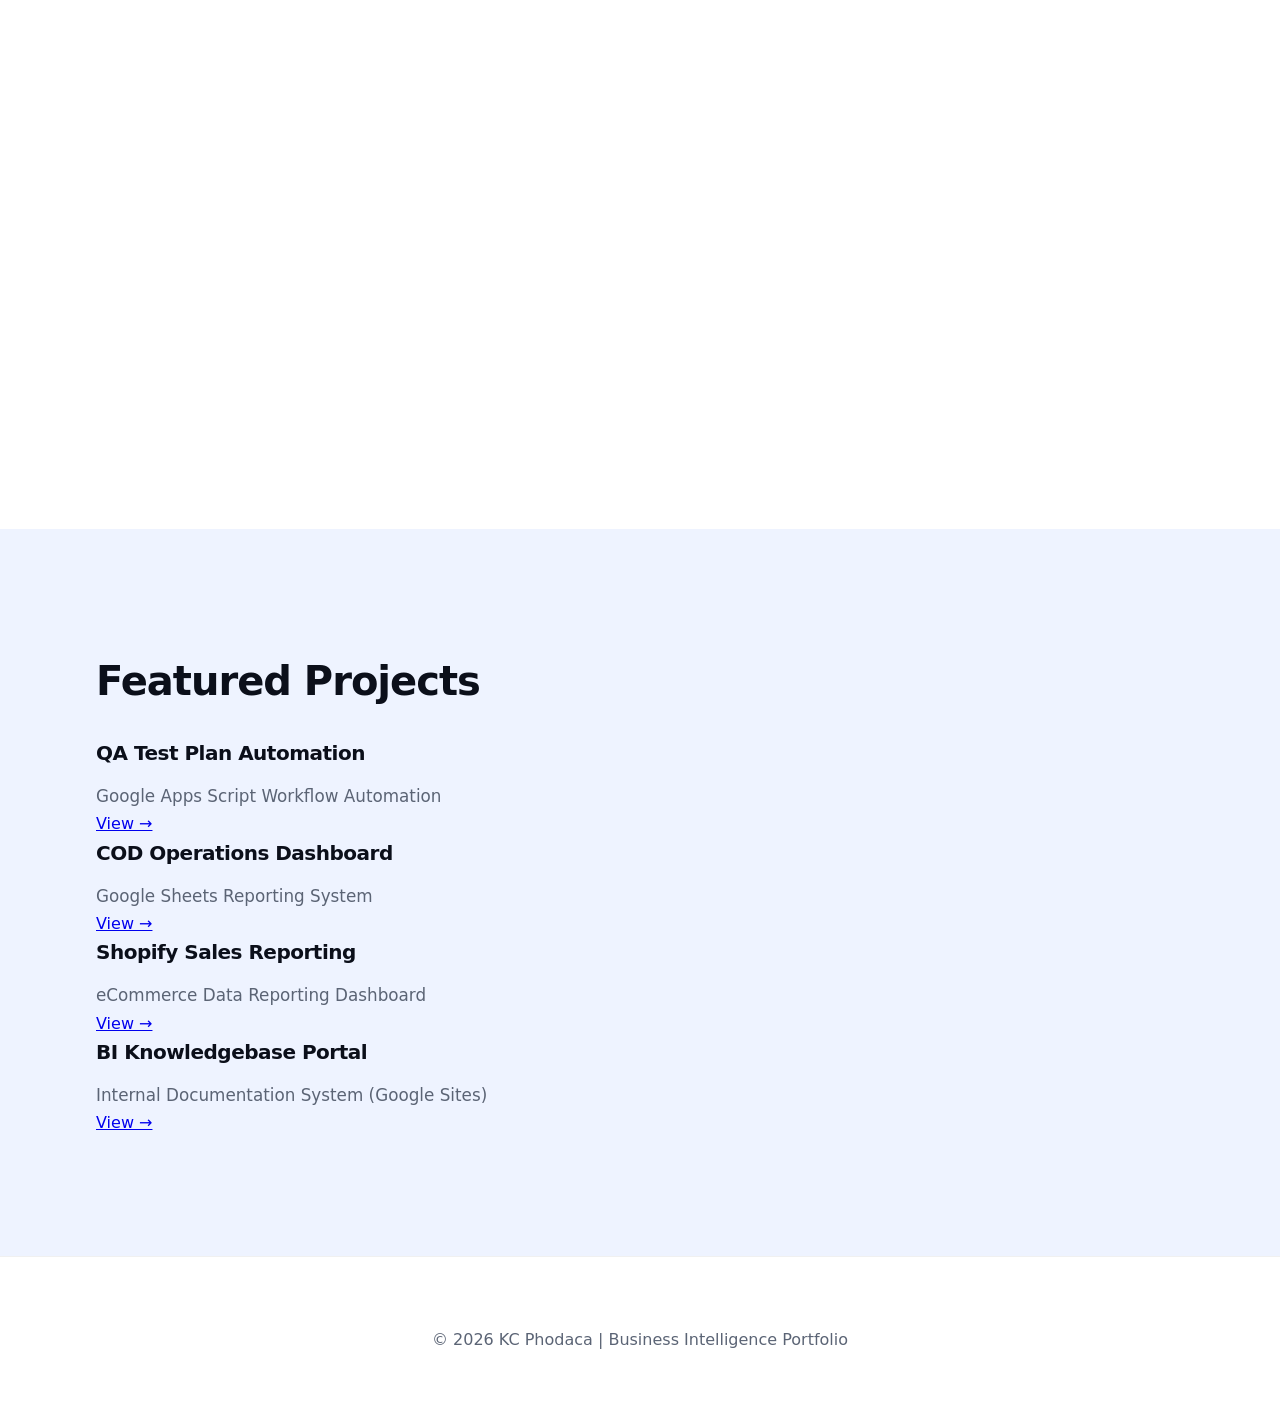
==== commit c47b6053: "Update index.html" ====
--- a/index.html
+++ b/index.html
@@ -32,11 +32,11 @@
 <section class="container hero reveal">
 
   <div>
-    <h1>Business Intelligence Associate</h1>
+    <h1>Business Intelligence & QA Automation</h1>
 
     <p>
-      Supporting data-driven operations through reporting, dashboard development,
-      workflow automation, and process optimization within eCommerce environments.
+      Supporting eCommerce operations through reporting systems, dashboard development,
+      QA test plan automation, and workflow optimization using Google Sheets, Apps Script, and data-driven tools.
     </p>
 
     <a class="btn" href="projects.html">View Projects</a>
@@ -48,6 +48,7 @@
 
 <!-- QUICK STATS -->
 <section class="soft reveal">
+
   <div class="container">
 
     <h2>Impact Overview</h2>
@@ -55,28 +56,40 @@
     <div class="grid">
 
       <div class="card">
-        <h3>5+ Operational Dashboards</h3>
-        <p>Built KPI dashboards for monitoring business performance and operations visibility.</p>
-      </div>
-
-      <div class="card">
-        <h3>Workflow Automation</h3>
-        <p>Automated QA and reporting processes using Google Apps Script.</p>
+        <h3>Dashboard Systems</h3>
+        <p>
+          Built operational dashboards for COD monitoring, sales tracking,
+          and eCommerce performance visibility using Google Sheets.
+        </p>
+      </div>
+
+      <div class="card">
+        <h3>QA Test Plan Automation</h3>
+        <p>
+          Automated QA test plan creation using Google Apps Script,
+          reducing manual work from hours to minutes.
+        </p>
       </div>
 
       <div class="card">
         <h3>eCommerce Reporting</h3>
-        <p>Handled Shopify and Google Sheets reporting systems.</p>
+        <p>
+          Managed Shopify data extraction and reporting for operational analytics and insights.
+        </p>
       </div>
 
       <div class="card">
         <h3>Process Optimization</h3>
-        <p>Improved workflows through documentation and automation design.</p>
-      </div>
-
-    </div>
-
-  </div>
+        <p>
+          Improved internal workflows through documentation, mapping,
+          and automation of repetitive reporting tasks.
+        </p>
+      </div>
+
+    </div>
+
+  </div>
+
 </section>
 
 <!-- CORE EXPERTISE -->
@@ -88,32 +101,47 @@
 
     <div class="card">
       <h3>Reporting & Analytics</h3>
-      <p>KPI Monitoring, Operational Reporting, Data Analysis</p>
+      <p>
+        KPI dashboards, operational reporting, data validation,
+        and performance tracking for eCommerce operations.
+      </p>
     </div>
 
     <div class="card">
       <h3>Dashboard Development</h3>
-      <p>Google Sheets Dashboards, COD Tracking, Sales Reporting</p>
-    </div>
-
-    <div class="card">
-      <h3>Automation</h3>
-      <p>Google Apps Script, Workflow Automation, Report Generation</p>
+      <p>
+        Google Sheets dashboards for COD monitoring, sales reporting,
+        and operational visibility.
+      </p>
+    </div>
+
+    <div class="card">
+      <h3>Automation Engineering</h3>
+      <p>
+        Google Apps Script, spreadsheet automation, workflow scripting,
+        and report generation systems.
+      </p>
     </div>
 
     <div class="card">
       <h3>Process Improvement</h3>
-      <p>Process Mapping, Documentation, Knowledge Base Design</p>
+      <p>
+        Process mapping, documentation systems, and workflow optimization design.
+      </p>
     </div>
 
     <div class="card">
       <h3>BI Tools</h3>
-      <p>Google Sheets, Google Sites, Apps Script, Excel-based reporting</p>
+      <p>
+        Google Sheets, Google Sites, Apps Script, Excel reporting systems.
+      </p>
     </div>
 
     <div class="card">
       <h3>Data Operations</h3>
-      <p>Data validation, cleanup, structuring, and reporting pipelines</p>
+      <p>
+        Data cleaning, structuring, validation, and operational dataset preparation.
+      </p>
     </div>
 
   </div>
@@ -132,7 +160,7 @@
       <div class="project-item">
         <div>
           <h3>QA Test Plan Automation</h3>
-          <p>Workflow Automation System</p>
+          <p>Google Apps Script Workflow Automation</p>
         </div>
         <a href="projects.html">View →</a>
       </div>
@@ -140,7 +168,7 @@
       <div class="project-item">
         <div>
           <h3>COD Operations Dashboard</h3>
-          <p>Operational Reporting & Monitoring</p>
+          <p>Google Sheets Reporting System</p>
         </div>
         <a href="projects.html">View →</a>
       </div>
@@ -148,7 +176,7 @@
       <div class="project-item">
         <div>
           <h3>Shopify Sales Reporting</h3>
-          <p>eCommerce Reporting Dashboard</p>
+          <p>eCommerce Data Reporting Dashboard</p>
         </div>
         <a href="projects.html">View →</a>
       </div>
@@ -156,7 +184,7 @@
       <div class="project-item">
         <div>
           <h3>BI Knowledgebase Portal</h3>
-          <p>Internal Documentation System</p>
+          <p>Internal Documentation System (Google Sites)</p>
         </div>
         <a href="projects.html">View →</a>
       </div>
@@ -169,10 +197,9 @@
 
 <!-- FOOTER -->
 <footer>
-  © 2026 KC | Business Intelligence Portfolio
+  © 2026 KC Phodaca | Business Intelligence Portfolio
 </footer>
 
-<!-- SCRIPT -->
 <script src="script.js"></script>
 
 </body>
